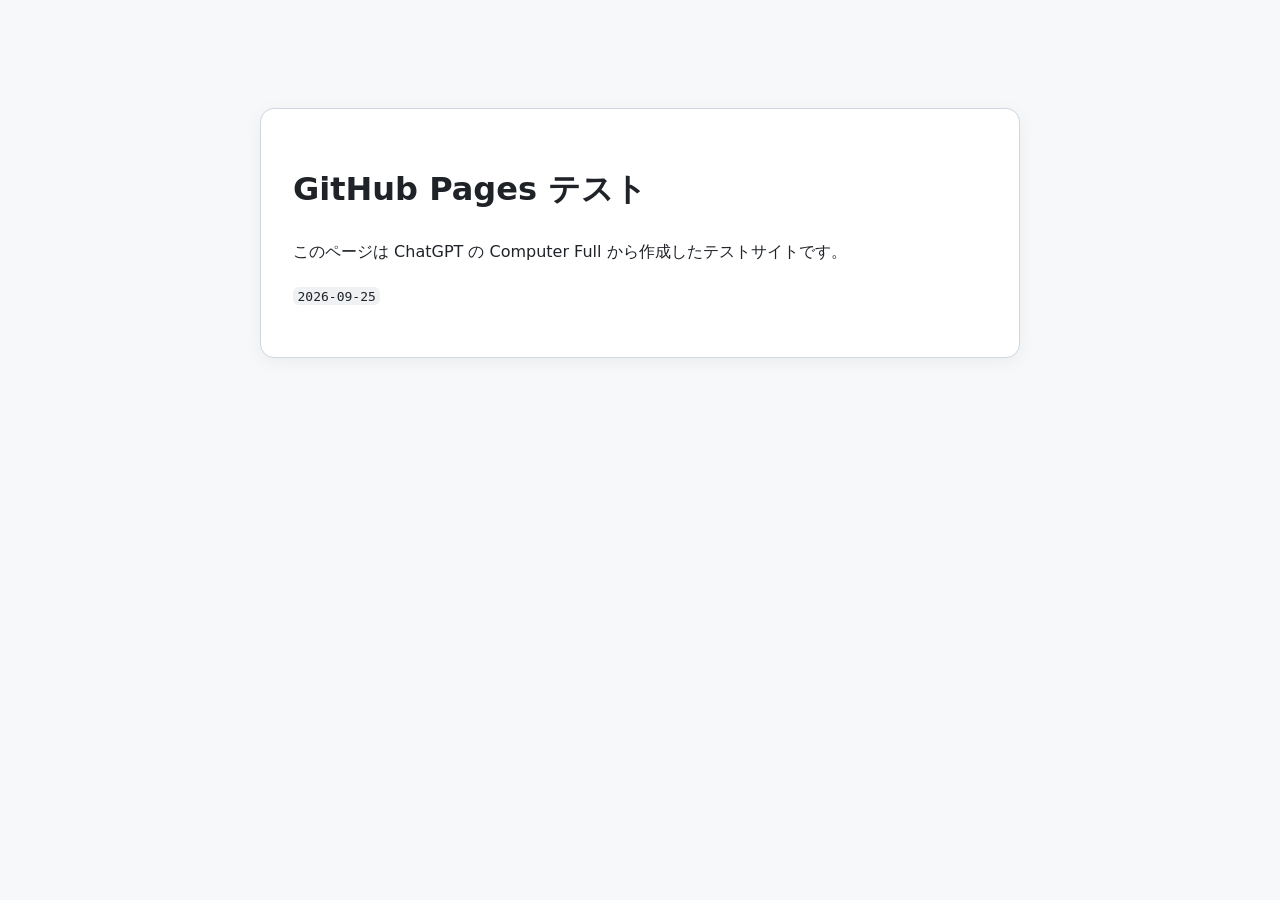
==== index.html @ c1d88ff5 "Initial GitHub Pages test site" ====
<!doctype html>
<html lang="ja">
<head>
  <meta charset="utf-8">
  <meta name="viewport" content="width=device-width,initial-scale=1">
  <title>GitHub Pages Test</title>
  <style>
    body{font-family:system-ui,-apple-system,sans-serif;max-width:760px;margin:12vh auto;padding:0 24px;line-height:1.7;background:#f6f8fa;color:#1f2328}
    main{background:#fff;border:1px solid #d0d7de;border-radius:14px;padding:32px;box-shadow:0 4px 18px #0000000d}
    code{background:#eff1f3;padding:.15em .35em;border-radius:6px}
  </style>
</head>
<body>
<main>
  <h1>GitHub Pages テスト</h1>
  <p>このページは ChatGPT の Computer Full から作成したテストサイトです。</p>
  <p><code>2026-09-25</code></p>
</main>
</body>
</html>
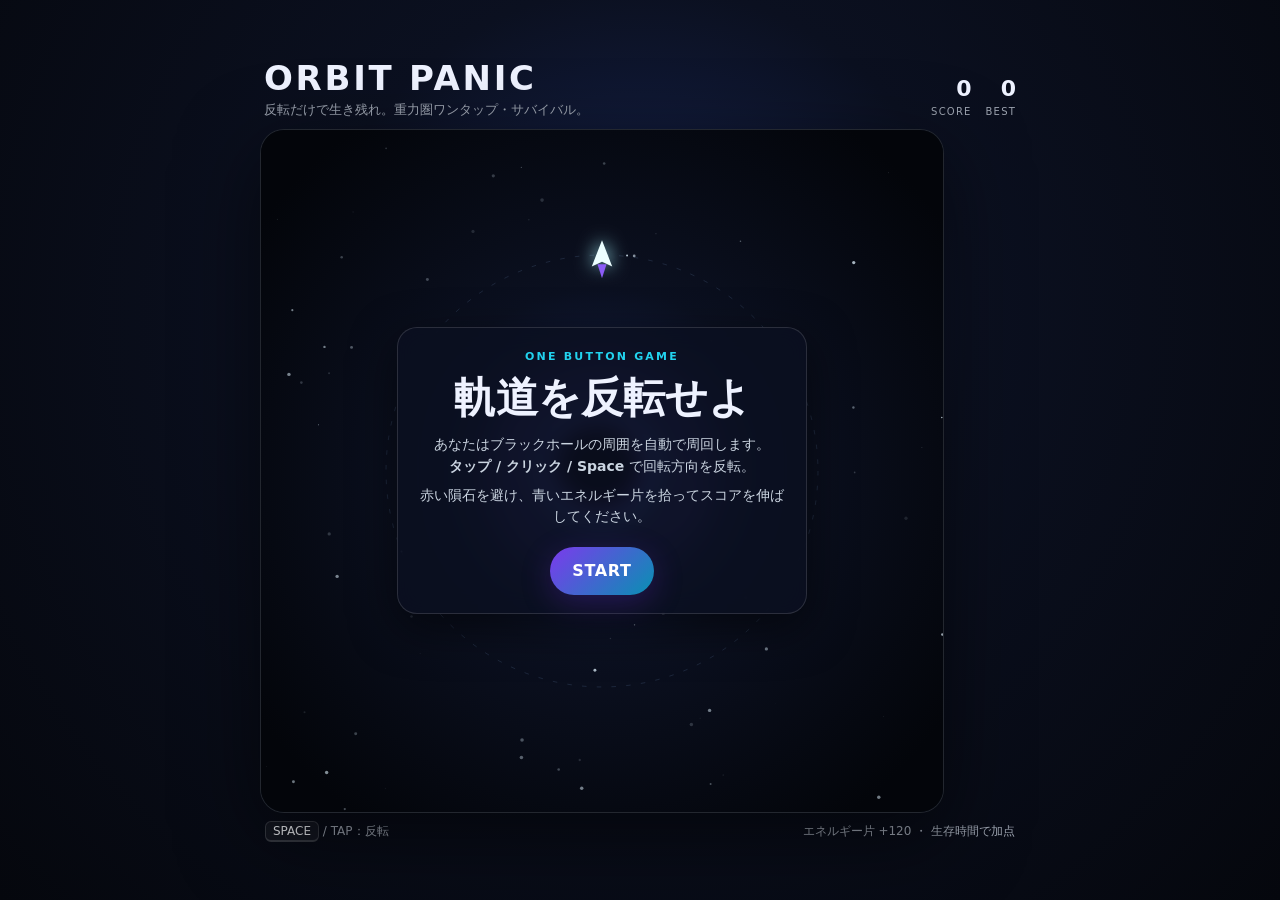
==== commit d697116f: "Turn Pages test into Orbit Panic game" ====
--- a/index.html
+++ b/index.html
@@ -1,20 +1,242 @@
 <!doctype html>
 <html lang="ja">
 <head>
-  <meta charset="utf-8">
-  <meta name="viewport" content="width=device-width,initial-scale=1">
-  <title>GitHub Pages Test</title>
-  <style>
-    body{font-family:system-ui,-apple-system,sans-serif;max-width:760px;margin:12vh auto;padding:0 24px;line-height:1.7;background:#f6f8fa;color:#1f2328}
-    main{background:#fff;border:1px solid #d0d7de;border-radius:14px;padding:32px;box-shadow:0 4px 18px #0000000d}
-    code{background:#eff1f3;padding:.15em .35em;border-radius:6px}
-  </style>
+<meta charset="utf-8">
+<meta name="viewport" content="width=device-width,initial-scale=1,viewport-fit=cover,user-scalable=no">
+<meta name="theme-color" content="#090d18">
+<title>Orbit Panic — 1ボタン軌道ゲーム</title>
+<style>
+  :root{color-scheme:dark;--bg:#090d18;--panel:#111827cc;--text:#eef2ff;--muted:#9ca3af;--accent:#8b5cf6;--cyan:#22d3ee;--danger:#fb7185}
+  *{box-sizing:border-box}
+  html,body{margin:0;min-height:100%;background:radial-gradient(circle at 50% 35%,#172554 0,#0b1020 38%,#05070d 100%);color:var(--text);font-family:Inter,ui-sans-serif,system-ui,-apple-system,BlinkMacSystemFont,"Segoe UI",sans-serif;overscroll-behavior:none}
+  body{min-height:100svh;display:grid;place-items:center;padding:max(14px,env(safe-area-inset-top)) 14px max(14px,env(safe-area-inset-bottom));touch-action:manipulation}
+  .wrap{width:min(760px,100%);display:grid;gap:10px}
+  .top{display:flex;align-items:end;justify-content:space-between;gap:14px;padding:0 4px}
+  h1{font-size:clamp(20px,5vw,34px);line-height:1;margin:0;letter-spacing:.08em;text-transform:uppercase}
+  .sub{margin:6px 0 0;color:var(--muted);font-size:13px}
+  .scorebox{display:flex;gap:14px;text-align:right;font-variant-numeric:tabular-nums}
+  .stat b{display:block;font-size:22px;line-height:1}.stat span{font-size:10px;color:var(--muted);letter-spacing:.12em}
+  .game{position:relative;aspect-ratio:1/1;max-height:76svh;border:1px solid #ffffff1d;border-radius:24px;overflow:hidden;background:#070b14;box-shadow:0 24px 80px #0008,inset 0 0 70px #3b82f611;isolation:isolate}
+  canvas{display:block;width:100%;height:100%}
+  .hud{position:absolute;inset:0;display:grid;place-items:center;pointer-events:none;padding:24px;text-align:center}
+  .card{pointer-events:auto;max-width:410px;padding:22px 22px 18px;border:1px solid #ffffff22;border-radius:20px;background:#0b1020d9;backdrop-filter:blur(12px);box-shadow:0 14px 45px #0008}
+  .card[hidden]{display:none}
+  .eyebrow{font-size:11px;letter-spacing:.2em;color:var(--cyan);font-weight:800}
+  .card h2{margin:7px 0 8px;font-size:clamp(25px,7vw,42px)}
+  .card p{margin:7px 0;color:#cbd5e1;line-height:1.55;font-size:14px}
+  button{margin-top:12px;min-height:48px;padding:0 22px;border:0;border-radius:999px;background:linear-gradient(135deg,#7c3aed,#0891b2);color:white;font:inherit;font-weight:800;letter-spacing:.04em;box-shadow:0 8px 30px #6d28d944;cursor:pointer}
+  button:active{transform:translateY(1px)}
+  .hint{display:flex;justify-content:space-between;gap:12px;color:var(--muted);font-size:12px;padding:0 5px}
+  .kbd{padding:2px 7px;border:1px solid #ffffff25;border-bottom-width:2px;border-radius:6px;background:#ffffff0b;color:#e5e7eb}
+  .flash{position:absolute;inset:0;background:white;opacity:0;pointer-events:none;mix-blend-mode:screen}
+  @media(max-width:520px){
+    .top{align-items:center}.sub{display:none}.scorebox{gap:10px}.stat b{font-size:18px}.game{border-radius:18px}
+    .hint{justify-content:center}.hint span:last-child{display:none}
+  }
+  @media(prefers-reduced-motion:reduce){button{transition:none}}
+</style>
 </head>
 <body>
-<main>
-  <h1>GitHub Pages テスト</h1>
-  <p>このページは ChatGPT の Computer Full から作成したテストサイトです。</p>
-  <p><code>2026-09-25</code></p>
-</main>
+<div class="wrap">
+  <div class="top">
+    <div><h1>Orbit Panic</h1><p class="sub">反転だけで生き残れ。重力圏ワンタップ・サバイバル。</p></div>
+    <div class="scorebox">
+      <div class="stat"><b id="score">0</b><span>SCORE</span></div>
+      <div class="stat"><b id="best">0</b><span>BEST</span></div>
+    </div>
+  </div>
+
+  <div class="game" id="game" tabindex="0" aria-label="Orbit Panic ゲーム画面。タップまたはSpaceで周回方向を反転します。">
+    <canvas id="c"></canvas>
+    <div class="flash" id="flash"></div>
+    <div class="hud">
+      <section class="card" id="startCard">
+        <div class="eyebrow">ONE BUTTON GAME</div>
+        <h2>軌道を反転せよ</h2>
+        <p>あなたはブラックホールの周囲を自動で周回します。<br><strong>タップ / クリック / Space</strong> で回転方向を反転。</p>
+        <p>赤い隕石を避け、青いエネルギー片を拾ってスコアを伸ばしてください。</p>
+        <button id="startBtn" type="button">START</button>
+      </section>
+      <section class="card" id="overCard" hidden>
+        <div class="eyebrow">SIGNAL LOST</div>
+        <h2 id="finalScore">0</h2>
+        <p id="resultText">重力圏に飲まれました。</p>
+        <button id="retryBtn" type="button">RETRY</button>
+      </section>
+    </div>
+  </div>
+
+  <div class="hint">
+    <span><span class="kbd">SPACE</span> / TAP：反転</span>
+    <span>エネルギー片 +120 ・ 生存時間で加点</span>
+  </div>
+</div>
+
+<script>
+(() => {
+  'use strict';
+  const root = document.getElementById('game');
+  const canvas = document.getElementById('c');
+  const ctx = canvas.getContext('2d');
+  const scoreEl = document.getElementById('score');
+  const bestEl = document.getElementById('best');
+  const startCard = document.getElementById('startCard');
+  const overCard = document.getElementById('overCard');
+  const finalScore = document.getElementById('finalScore');
+  const resultText = document.getElementById('resultText');
+  const flash = document.getElementById('flash');
+
+  let dpr=1,w=600,h=600,cx=300,cy=300,scale=1;
+  let running=false,last=0,t=0,score=0,best=0,dir=1,angle=-Math.PI/2;
+  let playerR=190,speed=1.32,spawnClock=0,orbClock=1.2,shake=0;
+  let obstacles=[],orbs=[],stars=[];
+  let raf=0,audioCtx=null;
+
+  try { best = Number(localStorage.getItem('orbit-panic-best')||0) || 0; } catch (_) {}
+  bestEl.textContent=best;
+
+  function resize(){
+    const r=canvas.getBoundingClientRect();
+    dpr=Math.min(window.devicePixelRatio||1,2);
+    canvas.width=Math.max(1,Math.round(r.width*dpr));
+    canvas.height=Math.max(1,Math.round(r.height*dpr));
+    w=r.width; h=r.height; cx=w/2; cy=h/2; scale=Math.min(w,h)/600;
+    ctx.setTransform(dpr,0,0,dpr,0,0);
+    makeStars();
+  }
+  function makeStars(){
+    const n=Math.max(50,Math.floor((w*h)/6500));
+    stars=Array.from({length:n},()=>({x:Math.random()*w,y:Math.random()*h,r:Math.random()*1.4+.2,a:Math.random()*.7+.2}));
+  }
+  function reset(){
+    running=true; last=performance.now(); t=0; score=0; dir=1; angle=-Math.PI/2; speed=1.32;
+    spawnClock=.4; orbClock=1.3; shake=0; obstacles=[]; orbs=[];
+    scoreEl.textContent='0'; startCard.hidden=true; overCard.hidden=true;
+    root.focus({preventScroll:true});
+    cancelAnimationFrame(raf); raf=requestAnimationFrame(loop);
+  }
+  function tone(freq,dur=.06,vol=.025,type='sine'){
+    try{
+      audioCtx ||= new (window.AudioContext||window.webkitAudioContext)();
+      const o=audioCtx.createOscillator(),g=audioCtx.createGain();
+      o.frequency.value=freq;o.type=type;g.gain.setValueAtTime(vol,audioCtx.currentTime);
+      g.gain.exponentialRampToValueAtTime(.0001,audioCtx.currentTime+dur);
+      o.connect(g);g.connect(audioCtx.destination);o.start();o.stop(audioCtx.currentTime+dur);
+    }catch(_){}
+  }
+  function flip(){
+    if(!running) return;
+    dir*=-1; shake=Math.max(shake,2.2); tone(280,.04,.018,'triangle');
+  }
+  function spawnObstacle(){
+    const a=Math.random()*Math.PI*2;
+    const width=(.19+Math.random()*.17);
+    const rr=playerR + (Math.random()<.45 ? (Math.random()*20-10) : (Math.random()<.5?-38:38));
+    obstacles.push({a,rr,width,life:5.3,spin:(Math.random()*.18+.04)*(Math.random()<.5?-1:1),size:18+Math.random()*13});
+  }
+  function spawnOrb(){
+    const a=Math.random()*Math.PI*2;
+    orbs.push({a,rr:playerR,life:5,pulse:Math.random()*6.28});
+  }
+  function angleDiff(a,b){
+    let d=(a-b)%(Math.PI*2); if(d>Math.PI)d-=Math.PI*2;if(d<-Math.PI)d+=Math.PI*2;return d;
+  }
+  function die(){
+    running=false; shake=11; tone(90,.35,.05,'sawtooth');
+    flash.animate([{opacity:.5},{opacity:0}],{duration:350,easing:'ease-out'});
+    const s=Math.floor(score);
+    if(s>best){best=s;bestEl.textContent=best;try{localStorage.setItem('orbit-panic-best',String(best));}catch(_){}}
+    finalScore.textContent=s.toLocaleString();
+    resultText.textContent=s<500?'重力圏はまだあなたを覚えていません。':s<1400?'かなり粘りました。もう一周いけそうです。':s<3000?'軌道制御がだいぶ人間離れしてきました。':'ブラックホール側が避けるべき存在です。';
+    setTimeout(()=>{overCard.hidden=false;},260);
+  }
+  function update(dt){
+    t+=dt; speed=Math.min(2.55,1.32+t*.018); angle+=dir*speed*dt;
+    score+=dt*(36+t*.18);
+    spawnClock-=dt; orbClock-=dt;
+    if(spawnClock<=0){spawnObstacle();spawnClock=Math.max(.38,.9-t*.007)*(0.82+Math.random()*.45);}
+    if(orbClock<=0){spawnOrb();orbClock=1.55+Math.random()*1.25;}
+    for(const o of obstacles){o.a+=o.spin*dt;o.life-=dt;}
+    for(const o of orbs){o.life-=dt;o.pulse+=dt*5;}
+    obstacles=obstacles.filter(o=>o.life>0);orbs=orbs.filter(o=>o.life>0);
+    const px=Math.cos(angle)*playerR,py=Math.sin(angle)*playerR;
+    for(const o of obstacles){
+      const ox=Math.cos(o.a)*o.rr,oy=Math.sin(o.a)*o.rr;
+      const dx=px-ox,dy=py-oy,hit=(o.size+11);
+      if(dx*dx+dy*dy<hit*hit){die();break;}
+    }
+    if(!running)return;
+    for(let i=orbs.length-1;i>=0;i--){
+      const o=orbs[i];const ox=Math.cos(o.a)*o.rr,oy=Math.sin(o.a)*o.rr;
+      const dx=px-ox,dy=py-oy;
+      if(dx*dx+dy*dy<28*28){orbs.splice(i,1);score+=120;shake=4;tone(720,.08,.028,'sine');}
+    }
+    scoreEl.textContent=Math.floor(score);
+    shake*=Math.pow(.02,dt);
+  }
+  function draw(){
+    ctx.clearRect(0,0,w,h);
+    ctx.save();
+    if(shake>.15)ctx.translate((Math.random()-.5)*shake,(Math.random()-.5)*shake);
+
+    const bg=ctx.createRadialGradient(cx,cy,10,cx,cy,Math.max(w,h)*.62);
+    bg.addColorStop(0,'#172554'); bg.addColorStop(.42,'#0b1020'); bg.addColorStop(1,'#03050a');
+    ctx.fillStyle=bg;ctx.fillRect(-20,-20,w+40,h+40);
+    for(const s of stars){ctx.globalAlpha=s.a*(.65+.35*Math.sin(t*.6+s.x));ctx.fillStyle='#e0f2fe';ctx.beginPath();ctx.arc(s.x,s.y,s.r*scale,0,7);ctx.fill();}
+    ctx.globalAlpha=1;
+
+    const R=playerR*scale;
+    ctx.save();ctx.translate(cx,cy);
+    ctx.strokeStyle='#93c5fd22';ctx.lineWidth=1;ctx.setLineDash([4*scale,9*scale]);ctx.beginPath();ctx.arc(0,0,R,0,7);ctx.stroke();ctx.setLineDash([]);
+
+    for(let i=4;i>=0;i--){
+      ctx.fillStyle=`rgba(139,92,246,${.018+i*.013})`;ctx.beginPath();ctx.arc(0,0,(68+i*11)*scale,0,7);ctx.fill();
+    }
+    const hole=ctx.createRadialGradient(-10*scale,-12*scale,4,0,0,62*scale);
+    hole.addColorStop(0,'#000');hole.addColorStop(.55,'#03030a');hole.addColorStop(.72,'#7c3aed');hole.addColorStop(.79,'#22d3ee');hole.addColorStop(.86,'#120b2d');hole.addColorStop(1,'transparent');
+    ctx.fillStyle=hole;ctx.beginPath();ctx.arc(0,0,78*scale,0,7);ctx.fill();
+    ctx.save();ctx.rotate(t*.16);ctx.strokeStyle='#c4b5fd55';ctx.lineWidth=2*scale;ctx.beginPath();ctx.ellipse(0,0,88*scale,32*scale,.4,0,7);ctx.stroke();ctx.restore();
+
+    for(const o of orbs){
+      const x=Math.cos(o.a)*o.rr*scale,y=Math.sin(o.a)*o.rr*scale;
+      const rr=(7+Math.sin(o.pulse)*2)*scale;
+      ctx.shadowColor='#22d3ee';ctx.shadowBlur=18*scale;ctx.fillStyle='#67e8f9';ctx.beginPath();ctx.arc(x,y,rr,0,7);ctx.fill();ctx.shadowBlur=0;
+    }
+    for(const o of obstacles){
+      const x=Math.cos(o.a)*o.rr*scale,y=Math.sin(o.a)*o.rr*scale,sz=o.size*scale;
+      ctx.save();ctx.translate(x,y);ctx.rotate(o.a*2.3+t*.2);
+      ctx.shadowColor='#fb7185';ctx.shadowBlur=10*scale;ctx.fillStyle='#881337';ctx.strokeStyle='#fda4af';ctx.lineWidth=1.5*scale;
+      ctx.beginPath();
+      for(let k=0;k<7;k++){const aa=k/7*Math.PI*2,rad=sz*(.72+((k*37)%10)/35);const xx=Math.cos(aa)*rad,yy=Math.sin(aa)*rad;k?ctx.lineTo(xx,yy):ctx.moveTo(xx,yy);}
+      ctx.closePath();ctx.fill();ctx.stroke();ctx.shadowBlur=0;ctx.restore();
+    }
+
+    const x=Math.cos(angle)*R,y=Math.sin(angle)*R;
+    ctx.save();ctx.translate(x,y);ctx.rotate(angle+(dir>0?Math.PI/2:-Math.PI/2));
+    ctx.shadowColor='#a5f3fc';ctx.shadowBlur=16*scale;ctx.fillStyle='#ecfeff';
+    ctx.beginPath();ctx.moveTo(0,-13*scale);ctx.lineTo(9*scale,10*scale);ctx.lineTo(0,6*scale);ctx.lineTo(-9*scale,10*scale);ctx.closePath();ctx.fill();
+    ctx.shadowBlur=0;ctx.fillStyle='#8b5cf6';ctx.beginPath();ctx.moveTo(-4*scale,8*scale);ctx.lineTo(0,18*scale*(1+Math.random()*.3));ctx.lineTo(4*scale,8*scale);ctx.fill();ctx.restore();
+
+    ctx.restore();ctx.restore();
+  }
+  function loop(now){
+    if(!running){draw();return;}
+    const dt=Math.min(.034,Math.max(0,(now-last)/1000));last=now;update(dt);draw();raf=requestAnimationFrame(loop);
+  }
+
+  document.getElementById('startBtn').addEventListener('click',e=>{e.stopPropagation();reset();});
+  document.getElementById('retryBtn').addEventListener('click',e=>{e.stopPropagation();reset();});
+  root.addEventListener('pointerdown',e=>{
+    if(e.target.closest('button'))return;
+    if(running){e.preventDefault();flip();}
+  });
+  root.addEventListener('keydown',e=>{
+    if(e.code==='Space' && running){e.preventDefault();flip();}
+    if((e.code==='Enter'||e.code==='Space')&&!running && (startCard.hidden===false || overCard.hidden===false)){e.preventDefault();reset();}
+  });
+  window.addEventListener('resize',resize,{passive:true});
+  resize();draw();
+})();
+</script>
 </body>
 </html>
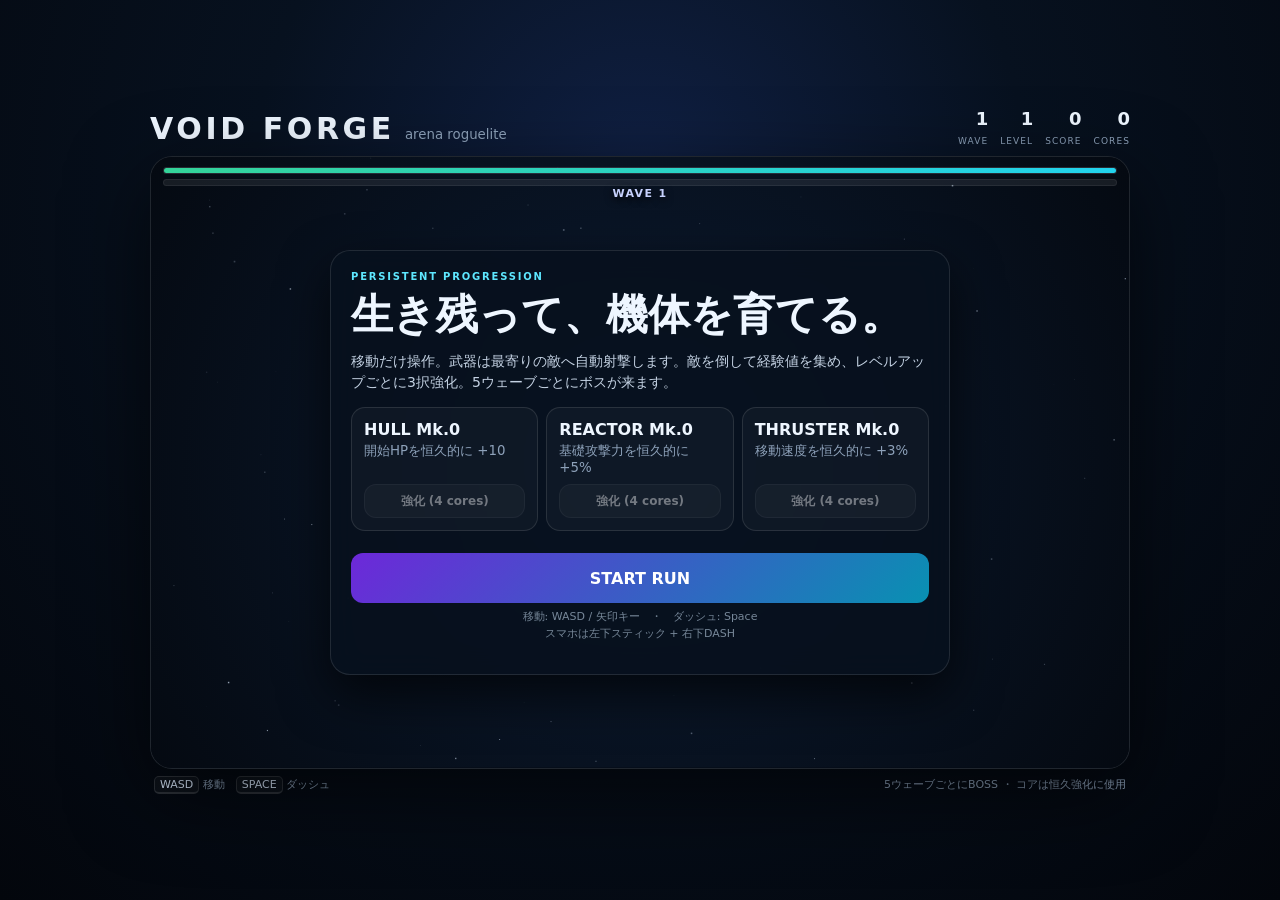
==== commit a4a8d4c6: "Add Void Forge arena roguelite" ====
--- a/index.html
+++ b/index.html
@@ -3,239 +3,190 @@
 <head>
 <meta charset="utf-8">
 <meta name="viewport" content="width=device-width,initial-scale=1,viewport-fit=cover,user-scalable=no">
-<meta name="theme-color" content="#090d18">
-<title>Orbit Panic — 1ボタン軌道ゲーム</title>
+<meta name="theme-color" content="#07111f">
+<title>VOID FORGE — Arena Roguelite</title>
 <style>
-  :root{color-scheme:dark;--bg:#090d18;--panel:#111827cc;--text:#eef2ff;--muted:#9ca3af;--accent:#8b5cf6;--cyan:#22d3ee;--danger:#fb7185}
-  *{box-sizing:border-box}
-  html,body{margin:0;min-height:100%;background:radial-gradient(circle at 50% 35%,#172554 0,#0b1020 38%,#05070d 100%);color:var(--text);font-family:Inter,ui-sans-serif,system-ui,-apple-system,BlinkMacSystemFont,"Segoe UI",sans-serif;overscroll-behavior:none}
-  body{min-height:100svh;display:grid;place-items:center;padding:max(14px,env(safe-area-inset-top)) 14px max(14px,env(safe-area-inset-bottom));touch-action:manipulation}
-  .wrap{width:min(760px,100%);display:grid;gap:10px}
-  .top{display:flex;align-items:end;justify-content:space-between;gap:14px;padding:0 4px}
-  h1{font-size:clamp(20px,5vw,34px);line-height:1;margin:0;letter-spacing:.08em;text-transform:uppercase}
-  .sub{margin:6px 0 0;color:var(--muted);font-size:13px}
-  .scorebox{display:flex;gap:14px;text-align:right;font-variant-numeric:tabular-nums}
-  .stat b{display:block;font-size:22px;line-height:1}.stat span{font-size:10px;color:var(--muted);letter-spacing:.12em}
-  .game{position:relative;aspect-ratio:1/1;max-height:76svh;border:1px solid #ffffff1d;border-radius:24px;overflow:hidden;background:#070b14;box-shadow:0 24px 80px #0008,inset 0 0 70px #3b82f611;isolation:isolate}
-  canvas{display:block;width:100%;height:100%}
-  .hud{position:absolute;inset:0;display:grid;place-items:center;pointer-events:none;padding:24px;text-align:center}
-  .card{pointer-events:auto;max-width:410px;padding:22px 22px 18px;border:1px solid #ffffff22;border-radius:20px;background:#0b1020d9;backdrop-filter:blur(12px);box-shadow:0 14px 45px #0008}
-  .card[hidden]{display:none}
-  .eyebrow{font-size:11px;letter-spacing:.2em;color:var(--cyan);font-weight:800}
-  .card h2{margin:7px 0 8px;font-size:clamp(25px,7vw,42px)}
-  .card p{margin:7px 0;color:#cbd5e1;line-height:1.55;font-size:14px}
-  button{margin-top:12px;min-height:48px;padding:0 22px;border:0;border-radius:999px;background:linear-gradient(135deg,#7c3aed,#0891b2);color:white;font:inherit;font-weight:800;letter-spacing:.04em;box-shadow:0 8px 30px #6d28d944;cursor:pointer}
-  button:active{transform:translateY(1px)}
-  .hint{display:flex;justify-content:space-between;gap:12px;color:var(--muted);font-size:12px;padding:0 5px}
-  .kbd{padding:2px 7px;border:1px solid #ffffff25;border-bottom-width:2px;border-radius:6px;background:#ffffff0b;color:#e5e7eb}
-  .flash{position:absolute;inset:0;background:white;opacity:0;pointer-events:none;mix-blend-mode:screen}
-  @media(max-width:520px){
-    .top{align-items:center}.sub{display:none}.scorebox{gap:10px}.stat b{font-size:18px}.game{border-radius:18px}
-    .hint{justify-content:center}.hint span:last-child{display:none}
-  }
-  @media(prefers-reduced-motion:reduce){button{transition:none}}
+:root{color-scheme:dark;--bg:#050912;--panel:#0b1424e8;--line:#ffffff1c;--text:#eef6ff;--muted:#8ea2ba;--cyan:#5ee7ff;--violet:#a78bfa;--red:#fb7185;--gold:#fbbf24;--green:#6ee7b7}
+*{box-sizing:border-box}
+html,body{margin:0;min-height:100%;background:radial-gradient(circle at 50% 20%,#102044,#07111f 40%,#03060c);font-family:Inter,ui-sans-serif,system-ui,-apple-system,"Segoe UI",sans-serif;color:var(--text);overscroll-behavior:none}
+body{min-height:100svh;display:grid;place-items:center;padding:max(10px,env(safe-area-inset-top)) 10px max(10px,env(safe-area-inset-bottom));touch-action:none}
+.shell{width:min(980px,100%);display:grid;gap:8px}
+.top{display:grid;grid-template-columns:1fr auto;gap:10px;align-items:center}
+.brand{display:flex;align-items:baseline;gap:10px}.brand h1{font-size:clamp(18px,4vw,30px);margin:0;letter-spacing:.12em}.brand small{color:var(--muted)}
+.stats{display:flex;gap:12px;font-variant-numeric:tabular-nums}.stat{text-align:right}.stat b{display:block;font-size:18px}.stat span{font-size:9px;color:var(--muted);letter-spacing:.12em}
+.arena{position:relative;aspect-ratio:16/10;max-height:78svh;min-height:300px;border:1px solid var(--line);border-radius:22px;overflow:hidden;background:#050b14;box-shadow:0 25px 80px #0009;isolation:isolate}
+canvas{display:block;width:100%;height:100%}
+.overlay{position:absolute;inset:0;display:grid;place-items:center;padding:18px;pointer-events:none}
+.panel{pointer-events:auto;width:min(620px,100%);border:1px solid var(--line);border-radius:20px;background:#08111edc;backdrop-filter:blur(14px);padding:20px;box-shadow:0 20px 50px #000a}
+.panel[hidden]{display:none}.eyebrow{font-size:10px;font-weight:900;letter-spacing:.18em;color:var(--cyan)}.panel h2{margin:5px 0 8px;font-size:clamp(24px,6vw,42px)}.panel p{margin:6px 0 12px;color:#c4d2e3;line-height:1.5;font-size:14px}
+button{font:inherit;color:white;border:0;border-radius:12px;min-height:44px;padding:0 16px;font-weight:800;cursor:pointer;background:linear-gradient(135deg,#6d28d9,#0891b2)}
+button:disabled{opacity:.42;cursor:not-allowed}.primary{width:100%;min-height:50px;margin-top:8px}.tiny{min-height:34px;padding:0 10px;font-size:12px}
+.meta{display:grid;grid-template-columns:repeat(3,1fr);gap:8px;margin:14px 0}.metaCard{border:1px solid var(--line);background:#ffffff08;border-radius:14px;padding:12px}.metaCard b{display:block;margin-bottom:3px}.metaCard small{display:block;color:var(--muted);min-height:34px}.metaCard button{width:100%;margin-top:8px;background:#ffffff12;border:1px solid var(--line)}
+.upgrades{display:grid;grid-template-columns:repeat(3,1fr);gap:10px}.upgrade{min-height:150px;text-align:left;padding:14px;background:#0c1728;border:1px solid #ffffff20}.upgrade strong{display:block;font-size:17px;color:#fff}.upgrade em{display:block;margin:5px 0 8px;color:var(--cyan);font-style:normal;font-size:11px}.upgrade span{display:block;color:#b7c5d6;font-size:13px;line-height:1.45}
+.bars{position:absolute;left:12px;right:12px;top:10px;display:grid;gap:5px;pointer-events:none}.bar{height:7px;border-radius:99px;background:#ffffff13;overflow:hidden;border:1px solid #ffffff10}.bar i{display:block;height:100%;width:100%;background:linear-gradient(90deg,#34d399,#22d3ee)}.bar.xp i{background:linear-gradient(90deg,#8b5cf6,#60a5fa);width:0}
+.wave{position:absolute;top:30px;left:50%;transform:translateX(-50%);font-weight:900;letter-spacing:.12em;font-size:11px;color:#c7d2fe;text-shadow:0 2px 8px #000}
+.toast{position:absolute;bottom:12px;left:50%;transform:translateX(-50%);padding:7px 12px;border-radius:999px;background:#07111fd9;border:1px solid var(--line);font-size:12px;color:#dbeafe;opacity:0;transition:opacity .2s;pointer-events:none}
+.touch{position:absolute;inset:0;pointer-events:none}.stick{position:absolute;width:116px;height:116px;border-radius:50%;border:1px solid #ffffff21;background:#ffffff08;left:18px;bottom:18px;display:none}.nub{position:absolute;width:48px;height:48px;border-radius:50%;background:#ffffff22;border:1px solid #ffffff30;left:34px;top:34px}.dash{position:absolute;right:20px;bottom:24px;width:74px;height:74px;border-radius:50%;display:none;place-items:center;border:1px solid #ffffff24;background:#7c3aed33;font-weight:900;font-size:12px}
+.help{display:flex;justify-content:space-between;gap:12px;padding:0 4px;color:var(--muted);font-size:11px}.kbd{border:1px solid #ffffff22;border-bottom-width:2px;border-radius:5px;padding:1px 5px;color:#dbeafe;background:#ffffff09}
+@media(max-width:700px){.arena{aspect-ratio:10/13;max-height:78svh}.brand small{display:none}.upgrades{grid-template-columns:1fr}.upgrade{min-height:105px}.meta{grid-template-columns:1fr}.stick,.dash{display:grid}.help{justify-content:center}.help span:last-child{display:none}.panel{max-height:90%;overflow:auto}}
 </style>
 </head>
 <body>
-<div class="wrap">
+<div class="shell">
   <div class="top">
-    <div><h1>Orbit Panic</h1><p class="sub">反転だけで生き残れ。重力圏ワンタップ・サバイバル。</p></div>
-    <div class="scorebox">
-      <div class="stat"><b id="score">0</b><span>SCORE</span></div>
-      <div class="stat"><b id="best">0</b><span>BEST</span></div>
+    <div class="brand"><h1>VOID FORGE</h1><small>arena roguelite</small></div>
+    <div class="stats">
+      <div class="stat"><b id="waveN">1</b><span>WAVE</span></div>
+      <div class="stat"><b id="levelN">1</b><span>LEVEL</span></div>
+      <div class="stat"><b id="scoreN">0</b><span>SCORE</span></div>
+      <div class="stat"><b id="coresN">0</b><span>CORES</span></div>
     </div>
   </div>
-
-  <div class="game" id="game" tabindex="0" aria-label="Orbit Panic ゲーム画面。タップまたはSpaceで周回方向を反転します。">
-    <canvas id="c"></canvas>
-    <div class="flash" id="flash"></div>
-    <div class="hud">
-      <section class="card" id="startCard">
-        <div class="eyebrow">ONE BUTTON GAME</div>
-        <h2>軌道を反転せよ</h2>
-        <p>あなたはブラックホールの周囲を自動で周回します。<br><strong>タップ / クリック / Space</strong> で回転方向を反転。</p>
-        <p>赤い隕石を避け、青いエネルギー片を拾ってスコアを伸ばしてください。</p>
-        <button id="startBtn" type="button">START</button>
+  <div class="arena" id="arena" tabindex="0">
+    <canvas id="game"></canvas>
+    <div class="bars"><div class="bar"><i id="hpBar"></i></div><div class="bar xp"><i id="xpBar"></i></div></div>
+    <div class="wave" id="waveText">WAVE 1</div>
+    <div class="toast" id="toast"></div>
+    <div class="touch">
+      <div class="stick" id="stick"><div class="nub" id="nub"></div></div>
+      <div class="dash" id="dash">DASH</div>
+    </div>
+    <div class="overlay">
+      <section class="panel" id="menu">
+        <div class="eyebrow">PERSISTENT PROGRESSION</div>
+        <h2>生き残って、機体を育てる。</h2>
+        <p>移動だけ操作。武器は最寄りの敵へ自動射撃します。敵を倒して経験値を集め、レベルアップごとに3択強化。5ウェーブごとにボスが来ます。</p>
+        <div class="meta">
+          <div class="metaCard"><b>HULL Mk.<span id="hullLv">0</span></b><small>開始HPを恒久的に +10</small><button class="tiny metaBuy" data-k="hull">強化 <span id="hullCost"></span></button></div>
+          <div class="metaCard"><b>REACTOR Mk.<span id="reactorLv">0</span></b><small>基礎攻撃力を恒久的に +5%</small><button class="tiny metaBuy" data-k="reactor">強化 <span id="reactorCost"></span></button></div>
+          <div class="metaCard"><b>THRUSTER Mk.<span id="thrusterLv">0</span></b><small>移動速度を恒久的に +3%</small><button class="tiny metaBuy" data-k="thruster">強化 <span id="thrusterCost"></span></button></div>
+        </div>
+        <button class="primary" id="start">START RUN</button>
+        <p style="text-align:center;font-size:11px;color:#789">移動: WASD / 矢印キー　・　ダッシュ: Space<br>スマホは左下スティック + 右下DASH</p>
       </section>
-      <section class="card" id="overCard" hidden>
-        <div class="eyebrow">SIGNAL LOST</div>
-        <h2 id="finalScore">0</h2>
-        <p id="resultText">重力圏に飲まれました。</p>
-        <button id="retryBtn" type="button">RETRY</button>
+      <section class="panel" id="levelup" hidden>
+        <div class="eyebrow">LEVEL UP</div><h2>強化を1つ選択</h2>
+        <div class="upgrades" id="upgradeList"></div>
+      </section>
+      <section class="panel" id="gameover" hidden>
+        <div class="eyebrow">RUN TERMINATED</div><h2 id="resultTitle">GAME OVER</h2>
+        <p id="result"></p>
+        <button class="primary" id="again">格納庫へ戻る</button>
       </section>
     </div>
   </div>
-
-  <div class="hint">
-    <span><span class="kbd">SPACE</span> / TAP：反転</span>
-    <span>エネルギー片 +120 ・ 生存時間で加点</span>
-  </div>
+  <div class="help"><span><span class="kbd">WASD</span> 移動　<span class="kbd">SPACE</span> ダッシュ</span><span>5ウェーブごとにBOSS ・ コアは恒久強化に使用</span></div>
 </div>
-
 <script>
-(() => {
-  'use strict';
-  const root = document.getElementById('game');
-  const canvas = document.getElementById('c');
-  const ctx = canvas.getContext('2d');
-  const scoreEl = document.getElementById('score');
-  const bestEl = document.getElementById('best');
-  const startCard = document.getElementById('startCard');
-  const overCard = document.getElementById('overCard');
-  const finalScore = document.getElementById('finalScore');
-  const resultText = document.getElementById('resultText');
-  const flash = document.getElementById('flash');
-
-  let dpr=1,w=600,h=600,cx=300,cy=300,scale=1;
-  let running=false,last=0,t=0,score=0,best=0,dir=1,angle=-Math.PI/2;
-  let playerR=190,speed=1.32,spawnClock=0,orbClock=1.2,shake=0;
-  let obstacles=[],orbs=[],stars=[];
-  let raf=0,audioCtx=null;
-
-  try { best = Number(localStorage.getItem('orbit-panic-best')||0) || 0; } catch (_) {}
-  bestEl.textContent=best;
-
-  function resize(){
-    const r=canvas.getBoundingClientRect();
-    dpr=Math.min(window.devicePixelRatio||1,2);
-    canvas.width=Math.max(1,Math.round(r.width*dpr));
-    canvas.height=Math.max(1,Math.round(r.height*dpr));
-    w=r.width; h=r.height; cx=w/2; cy=h/2; scale=Math.min(w,h)/600;
-    ctx.setTransform(dpr,0,0,dpr,0,0);
-    makeStars();
-  }
-  function makeStars(){
-    const n=Math.max(50,Math.floor((w*h)/6500));
-    stars=Array.from({length:n},()=>({x:Math.random()*w,y:Math.random()*h,r:Math.random()*1.4+.2,a:Math.random()*.7+.2}));
-  }
-  function reset(){
-    running=true; last=performance.now(); t=0; score=0; dir=1; angle=-Math.PI/2; speed=1.32;
-    spawnClock=.4; orbClock=1.3; shake=0; obstacles=[]; orbs=[];
-    scoreEl.textContent='0'; startCard.hidden=true; overCard.hidden=true;
-    root.focus({preventScroll:true});
-    cancelAnimationFrame(raf); raf=requestAnimationFrame(loop);
-  }
-  function tone(freq,dur=.06,vol=.025,type='sine'){
-    try{
-      audioCtx ||= new (window.AudioContext||window.webkitAudioContext)();
-      const o=audioCtx.createOscillator(),g=audioCtx.createGain();
-      o.frequency.value=freq;o.type=type;g.gain.setValueAtTime(vol,audioCtx.currentTime);
-      g.gain.exponentialRampToValueAtTime(.0001,audioCtx.currentTime+dur);
-      o.connect(g);g.connect(audioCtx.destination);o.start();o.stop(audioCtx.currentTime+dur);
-    }catch(_){}
-  }
-  function flip(){
-    if(!running) return;
-    dir*=-1; shake=Math.max(shake,2.2); tone(280,.04,.018,'triangle');
-  }
-  function spawnObstacle(){
-    const a=Math.random()*Math.PI*2;
-    const width=(.19+Math.random()*.17);
-    const rr=playerR + (Math.random()<.45 ? (Math.random()*20-10) : (Math.random()<.5?-38:38));
-    obstacles.push({a,rr,width,life:5.3,spin:(Math.random()*.18+.04)*(Math.random()<.5?-1:1),size:18+Math.random()*13});
-  }
-  function spawnOrb(){
-    const a=Math.random()*Math.PI*2;
-    orbs.push({a,rr:playerR,life:5,pulse:Math.random()*6.28});
-  }
-  function angleDiff(a,b){
-    let d=(a-b)%(Math.PI*2); if(d>Math.PI)d-=Math.PI*2;if(d<-Math.PI)d+=Math.PI*2;return d;
-  }
-  function die(){
-    running=false; shake=11; tone(90,.35,.05,'sawtooth');
-    flash.animate([{opacity:.5},{opacity:0}],{duration:350,easing:'ease-out'});
-    const s=Math.floor(score);
-    if(s>best){best=s;bestEl.textContent=best;try{localStorage.setItem('orbit-panic-best',String(best));}catch(_){}}
-    finalScore.textContent=s.toLocaleString();
-    resultText.textContent=s<500?'重力圏はまだあなたを覚えていません。':s<1400?'かなり粘りました。もう一周いけそうです。':s<3000?'軌道制御がだいぶ人間離れしてきました。':'ブラックホール側が避けるべき存在です。';
-    setTimeout(()=>{overCard.hidden=false;},260);
-  }
-  function update(dt){
-    t+=dt; speed=Math.min(2.55,1.32+t*.018); angle+=dir*speed*dt;
-    score+=dt*(36+t*.18);
-    spawnClock-=dt; orbClock-=dt;
-    if(spawnClock<=0){spawnObstacle();spawnClock=Math.max(.38,.9-t*.007)*(0.82+Math.random()*.45);}
-    if(orbClock<=0){spawnOrb();orbClock=1.55+Math.random()*1.25;}
-    for(const o of obstacles){o.a+=o.spin*dt;o.life-=dt;}
-    for(const o of orbs){o.life-=dt;o.pulse+=dt*5;}
-    obstacles=obstacles.filter(o=>o.life>0);orbs=orbs.filter(o=>o.life>0);
-    const px=Math.cos(angle)*playerR,py=Math.sin(angle)*playerR;
-    for(const o of obstacles){
-      const ox=Math.cos(o.a)*o.rr,oy=Math.sin(o.a)*o.rr;
-      const dx=px-ox,dy=py-oy,hit=(o.size+11);
-      if(dx*dx+dy*dy<hit*hit){die();break;}
-    }
-    if(!running)return;
-    for(let i=orbs.length-1;i>=0;i--){
-      const o=orbs[i];const ox=Math.cos(o.a)*o.rr,oy=Math.sin(o.a)*o.rr;
-      const dx=px-ox,dy=py-oy;
-      if(dx*dx+dy*dy<28*28){orbs.splice(i,1);score+=120;shake=4;tone(720,.08,.028,'sine');}
-    }
-    scoreEl.textContent=Math.floor(score);
-    shake*=Math.pow(.02,dt);
-  }
-  function draw(){
-    ctx.clearRect(0,0,w,h);
-    ctx.save();
-    if(shake>.15)ctx.translate((Math.random()-.5)*shake,(Math.random()-.5)*shake);
-
-    const bg=ctx.createRadialGradient(cx,cy,10,cx,cy,Math.max(w,h)*.62);
-    bg.addColorStop(0,'#172554'); bg.addColorStop(.42,'#0b1020'); bg.addColorStop(1,'#03050a');
-    ctx.fillStyle=bg;ctx.fillRect(-20,-20,w+40,h+40);
-    for(const s of stars){ctx.globalAlpha=s.a*(.65+.35*Math.sin(t*.6+s.x));ctx.fillStyle='#e0f2fe';ctx.beginPath();ctx.arc(s.x,s.y,s.r*scale,0,7);ctx.fill();}
-    ctx.globalAlpha=1;
-
-    const R=playerR*scale;
-    ctx.save();ctx.translate(cx,cy);
-    ctx.strokeStyle='#93c5fd22';ctx.lineWidth=1;ctx.setLineDash([4*scale,9*scale]);ctx.beginPath();ctx.arc(0,0,R,0,7);ctx.stroke();ctx.setLineDash([]);
-
-    for(let i=4;i>=0;i--){
-      ctx.fillStyle=`rgba(139,92,246,${.018+i*.013})`;ctx.beginPath();ctx.arc(0,0,(68+i*11)*scale,0,7);ctx.fill();
-    }
-    const hole=ctx.createRadialGradient(-10*scale,-12*scale,4,0,0,62*scale);
-    hole.addColorStop(0,'#000');hole.addColorStop(.55,'#03030a');hole.addColorStop(.72,'#7c3aed');hole.addColorStop(.79,'#22d3ee');hole.addColorStop(.86,'#120b2d');hole.addColorStop(1,'transparent');
-    ctx.fillStyle=hole;ctx.beginPath();ctx.arc(0,0,78*scale,0,7);ctx.fill();
-    ctx.save();ctx.rotate(t*.16);ctx.strokeStyle='#c4b5fd55';ctx.lineWidth=2*scale;ctx.beginPath();ctx.ellipse(0,0,88*scale,32*scale,.4,0,7);ctx.stroke();ctx.restore();
-
-    for(const o of orbs){
-      const x=Math.cos(o.a)*o.rr*scale,y=Math.sin(o.a)*o.rr*scale;
-      const rr=(7+Math.sin(o.pulse)*2)*scale;
-      ctx.shadowColor='#22d3ee';ctx.shadowBlur=18*scale;ctx.fillStyle='#67e8f9';ctx.beginPath();ctx.arc(x,y,rr,0,7);ctx.fill();ctx.shadowBlur=0;
-    }
-    for(const o of obstacles){
-      const x=Math.cos(o.a)*o.rr*scale,y=Math.sin(o.a)*o.rr*scale,sz=o.size*scale;
-      ctx.save();ctx.translate(x,y);ctx.rotate(o.a*2.3+t*.2);
-      ctx.shadowColor='#fb7185';ctx.shadowBlur=10*scale;ctx.fillStyle='#881337';ctx.strokeStyle='#fda4af';ctx.lineWidth=1.5*scale;
-      ctx.beginPath();
-      for(let k=0;k<7;k++){const aa=k/7*Math.PI*2,rad=sz*(.72+((k*37)%10)/35);const xx=Math.cos(aa)*rad,yy=Math.sin(aa)*rad;k?ctx.lineTo(xx,yy):ctx.moveTo(xx,yy);}
-      ctx.closePath();ctx.fill();ctx.stroke();ctx.shadowBlur=0;ctx.restore();
-    }
-
-    const x=Math.cos(angle)*R,y=Math.sin(angle)*R;
-    ctx.save();ctx.translate(x,y);ctx.rotate(angle+(dir>0?Math.PI/2:-Math.PI/2));
-    ctx.shadowColor='#a5f3fc';ctx.shadowBlur=16*scale;ctx.fillStyle='#ecfeff';
-    ctx.beginPath();ctx.moveTo(0,-13*scale);ctx.lineTo(9*scale,10*scale);ctx.lineTo(0,6*scale);ctx.lineTo(-9*scale,10*scale);ctx.closePath();ctx.fill();
-    ctx.shadowBlur=0;ctx.fillStyle='#8b5cf6';ctx.beginPath();ctx.moveTo(-4*scale,8*scale);ctx.lineTo(0,18*scale*(1+Math.random()*.3));ctx.lineTo(4*scale,8*scale);ctx.fill();ctx.restore();
-
-    ctx.restore();ctx.restore();
-  }
-  function loop(now){
-    if(!running){draw();return;}
-    const dt=Math.min(.034,Math.max(0,(now-last)/1000));last=now;update(dt);draw();raf=requestAnimationFrame(loop);
-  }
-
-  document.getElementById('startBtn').addEventListener('click',e=>{e.stopPropagation();reset();});
-  document.getElementById('retryBtn').addEventListener('click',e=>{e.stopPropagation();reset();});
-  root.addEventListener('pointerdown',e=>{
-    if(e.target.closest('button'))return;
-    if(running){e.preventDefault();flip();}
-  });
-  root.addEventListener('keydown',e=>{
-    if(e.code==='Space' && running){e.preventDefault();flip();}
-    if((e.code==='Enter'||e.code==='Space')&&!running && (startCard.hidden===false || overCard.hidden===false)){e.preventDefault();reset();}
-  });
-  window.addEventListener('resize',resize,{passive:true});
-  resize();draw();
+(()=>{
+'use strict';
+const cv=document.getElementById('game'),ctx=cv.getContext('2d'),arena=document.getElementById('arena');
+const $=id=>document.getElementById(id);
+let W=800,H=500,DPR=1,run=false,paused=false,last=0,time=0,wave=1,score=0,level=1,xp=0,nextXp=24,spawn=0,waveClock=0;
+let player,enemies=[],bullets=[],gems=[],particles=[],stars=[],keys={},touchVec={x:0,y:0},dashCooldown=0,toastTimer=0;
+const saveKey='void-forge-save-v1';
+let save={cores:0,bestWave:0,bestScore:0,hull:0,reactor:0,thruster:0};
+try{Object.assign(save,JSON.parse(localStorage.getItem(saveKey)||'{}'))}catch(_){}
+function persist(){try{localStorage.setItem(saveKey,JSON.stringify(save))}catch(_){}}
+const UPG=[
+ {n:'Overcharge',tag:'DAMAGE',d:'攻撃力 +22%',apply:()=>player.damage*=1.22},
+ {n:'Rapid Cycle',tag:'FIRE RATE',d:'連射速度 +18%',apply:()=>player.fireRate*=1.18},
+ {n:'Twin Shot',tag:'MULTISHOT',d:'同時発射数 +1（最大5）',apply:()=>player.shots=Math.min(5,player.shots+1)},
+ {n:'Rail Core',tag:'PIERCE',d:'弾の貫通数 +1',apply:()=>player.pierce++},
+ {n:'Nanoforge',tag:'REGEN',d:'毎秒HP回復 +0.7',apply:()=>player.regen+=.7},
+ {n:'Vector Drive',tag:'SPEED',d:'移動速度 +12%',apply:()=>player.speed*=1.12},
+ {n:'Expanded Hull',tag:'MAX HP',d:'最大HP +25、即時25回復',apply:()=>{player.maxHp+=25;player.hp=Math.min(player.maxHp,player.hp+25)}},
+ {n:'Magnet Array',tag:'PICKUP',d:'経験値吸引距離 +35%',apply:()=>player.magnet*=1.35},
+ {n:'Critical Logic',tag:'CRIT',d:'クリティカル率 +8%',apply:()=>player.crit=Math.min(.55,player.crit+.08)},
+ {n:'Phase Dash',tag:'DASH',d:'ダッシュ再使用 -18%',apply:()=>player.dashCd=Math.max(.7,player.dashCd*.82)},
+ {n:'Drone Node',tag:'DRONE',d:'周回ドローン +1（接触ダメージ）',apply:()=>player.drones=Math.min(6,player.drones+1)},
+ {n:'Heavy Rounds',tag:'SIZE',d:'弾サイズ +35%、攻撃力 +8%',apply:()=>{player.bulletR*=1.35;player.damage*=1.08}}
+];
+function metaCost(k){return 4+save[k]*3+Math.floor(save[k]*save[k]*.6)}
+function refreshMeta(){
+ $('coresN').textContent=save.cores;$('hullLv').textContent=save.hull;$('reactorLv').textContent=save.reactor;$('thrusterLv').textContent=save.thruster;
+ for(const k of ['hull','reactor','thruster']){$(k+'Cost').textContent='('+metaCost(k)+' cores)';const b=document.querySelector('[data-k="'+k+'"]');b.disabled=save.cores<metaCost(k)}
+}
+function resize(){const r=cv.getBoundingClientRect();DPR=Math.min(devicePixelRatio||1,2);W=r.width;H=r.height;cv.width=Math.round(W*DPR);cv.height=Math.round(H*DPR);ctx.setTransform(DPR,0,0,DPR,0,0);stars=Array.from({length:Math.floor(W*H/7000)},()=>({x:Math.random()*W,y:Math.random()*H,s:Math.random()*1.4+.3,a:Math.random()*.55+.2}))}
+function reset(){
+ wave=1;score=0;level=1;xp=0;nextXp=24;time=0;spawn=.5;waveClock=0;enemies=[];bullets=[];gems=[];particles=[];dashCooldown=0;
+ player={x:W/2,y:H/2,r:12,hp:100+save.hull*10,maxHp:100+save.hull*10,speed:190*(1+save.thruster*.03),damage:18*(1+save.reactor*.05),fireRate:2.2,fireT:0,shots:1,pierce:0,regen:0,magnet:95,crit:.05,dashCd:2.4,drones:0,bulletR:3.4,inv:0};
+ run=true;paused=false;$('menu').hidden=true;$('gameover').hidden=true;$('levelup').hidden=true;arena.focus({preventScroll:true});last=performance.now();requestAnimationFrame(loop)
+}
+function enemyType(){
+ const r=Math.random(), boss=wave%5===0 && !enemies.some(e=>e.boss) && waveClock<2;
+ if(boss)return {boss:true,r:34,hp:500+wave*140,speed:45+wave*1.5,dmg:22,color:'#f59e0b',xp:45};
+ if(r<Math.min(.18,.04+wave*.008))return {r:18,hp:70+wave*11,speed:58+wave*2,dmg:16,color:'#c084fc',xp:8};
+ if(r<.42)return {r:9,hp:18+wave*4,speed:105+wave*3,dmg:8,color:'#fb7185',xp:3};
+ return {r:13,hp:34+wave*6,speed:78+wave*2.5,dmg:11,color:'#60a5fa',xp:5}
+}
+function spawnEnemy(){
+ const e=enemyType(),side=Math.floor(Math.random()*4),pad=28;
+ if(side===0){e.x=Math.random()*W;e.y=-pad}else if(side===1){e.x=W+pad;e.y=Math.random()*H}else if(side===2){e.x=Math.random()*W;e.y=H+pad}else{e.x=-pad;e.y=Math.random()*H}
+ e.maxHp=e.hp;e.hit=0;enemies.push(e)
+}
+function nearest(){let best=null,bd=1e9;for(const e of enemies){const dx=e.x-player.x,dy=e.y-player.y,d=dx*dx+dy*dy;if(d<bd){bd=d;best=e}}return best}
+function fire(){
+ const t=nearest();if(!t)return;const base=Math.atan2(t.y-player.y,t.x-player.x),spread=.13;
+ for(let i=0;i<player.shots;i++){const a=base+(i-(player.shots-1)/2)*spread;bullets.push({x:player.x,y:player.y,vx:Math.cos(a)*460,vy:Math.sin(a)*460,r:player.bulletR,dmg:player.damage,pierce:player.pierce,life:1.5})}
+}
+function dash(){
+ if(!run||paused||dashCooldown>0)return;let dx=touchVec.x,dy=touchVec.y;if(!dx&&!dy){dx=(keys.ArrowRight||keys.d?1:0)-(keys.ArrowLeft||keys.a?1:0);dy=(keys.ArrowDown||keys.s?1:0)-(keys.ArrowUp||keys.w?1:0)}if(!dx&&!dy)return;
+ const m=Math.hypot(dx,dy);player.x+=dx/m*105;player.y+=dy/m*105;player.x=Math.max(16,Math.min(W-16,player.x));player.y=Math.max(16,Math.min(H-16,player.y));player.inv=.28;dashCooldown=player.dashCd;burst(player.x,player.y,'#a78bfa',18)
+}
+function burst(x,y,c,n=8){for(let i=0;i<n;i++){const a=Math.random()*6.28,s=30+Math.random()*110;particles.push({x,y,vx:Math.cos(a)*s,vy:Math.sin(a)*s,life:.35+Math.random()*.4,c})}}
+function addXp(v){xp+=v;while(xp>=nextXp){xp-=nextXp;level++;nextXp=Math.floor(nextXp*1.22+5);chooseUpgrade();break}}
+function chooseUpgrade(){
+ paused=true;$('levelup').hidden=false;const pool=[...UPG].sort(()=>Math.random()-.5).slice(0,3),box=$('upgradeList');box.innerHTML='';
+ for(const u of pool){const b=document.createElement('button');b.className='upgrade';b.innerHTML='<strong>'+u.n+'</strong><em>'+u.tag+'</em><span>'+u.d+'</span>';b.onclick=()=>{u.apply();$('levelup').hidden=true;paused=false;toast(u.n+' acquired');last=performance.now()};box.appendChild(b)}
+}
+function toast(s){const el=$('toast');el.textContent=s;el.style.opacity='1';toastTimer=1.2}
+function kill(e){score+=e.boss?900:Math.round(e.maxHp*1.8);gems.push({x:e.x,y:e.y,v:e.xp,r:e.boss?8:5});burst(e.x,e.y,e.color,e.boss?30:7)}
+function end(){
+ run=false;paused=true;const earned=Math.max(1,Math.floor(score/650)+Math.floor(wave/2));save.cores+=earned;save.bestWave=Math.max(save.bestWave,wave);save.bestScore=Math.max(save.bestScore,Math.floor(score));persist();refreshMeta();
+ $('result').innerHTML='到達 Wave <b>'+wave+'</b> / Score <b>'+Math.floor(score).toLocaleString()+'</b><br>回収したコア: <b>+'+earned+'</b><br>BEST Wave '+save.bestWave+' / '+save.bestScore.toLocaleString()+' pts';$('gameover').hidden=false
+}
+function update(dt){
+ time+=dt;waveClock+=dt;if(waveClock>=28){wave++;waveClock=0;$('waveN').textContent=wave;$('waveText').textContent=wave%5===0?'BOSS WAVE '+wave:'WAVE '+wave;toast(wave%5===0?'WARNING: BOSS INBOUND':'WAVE '+wave)}
+ dashCooldown=Math.max(0,dashCooldown-dt);player.inv=Math.max(0,player.inv-dt);player.hp=Math.min(player.maxHp,player.hp+player.regen*dt);
+ let dx=(keys.ArrowRight||keys.d?1:0)-(keys.ArrowLeft||keys.a?1:0)+touchVec.x,dy=(keys.ArrowDown||keys.s?1:0)-(keys.ArrowUp||keys.w?1:0)+touchVec.y,m=Math.hypot(dx,dy);if(m){dx/=m;dy/=m;player.x+=dx*player.speed*dt;player.y+=dy*player.speed*dt}
+ player.x=Math.max(player.r,Math.min(W-player.r,player.x));player.y=Math.max(player.r+18,Math.min(H-player.r,player.y));
+ player.fireT-=dt;if(player.fireT<=0){fire();player.fireT=1/player.fireRate}
+ spawn-=dt;if(spawn<=0){spawnEnemy();spawn=Math.max(.12,.72-wave*.024)*(0.7+Math.random()*.55)}
+ for(const b of bullets){b.x+=b.vx*dt;b.y+=b.vy*dt;b.life-=dt}
+ for(const e of enemies){const ax=player.x-e.x,ay=player.y-e.y,am=Math.hypot(ax,ay)||1;e.x+=ax/am*e.speed*dt;e.y+=ay/am*e.speed*dt;e.hit=Math.max(0,e.hit-dt)}
+ for(const b of bullets){if(b.life<=0)continue;for(const e of enemies){if(e.hp<=0)continue;const rr=b.r+e.r,dx=b.x-e.x,dy=b.y-e.y;if(dx*dx+dy*dy<rr*rr){let dmg=b.dmg;if(Math.random()<player.crit)dmg*=2;e.hp-=dmg;e.hit=.08;b.pierce--;if(b.pierce<0)b.life=0;if(e.hp<=0)kill(e);break}}}
+ enemies=enemies.filter(e=>e.hp>0);bullets=bullets.filter(b=>b.life>0&&b.x>-30&&b.x<W+30&&b.y>-30&&b.y<H+30);
+ for(const e of enemies){const rr=player.r+e.r,dx=e.x-player.x,dy=e.y-player.y;if(dx*dx+dy*dy<rr*rr&&player.inv<=0){player.hp-=e.dmg;player.inv=.45;const mm=Math.hypot(dx,dy)||1;e.x+=dx/mm*20;e.y+=dy/mm*20;burst(player.x,player.y,'#fb7185',10);if(player.hp<=0){end();return}}}
+ for(let i=0;i<player.drones;i++){const a=time*2.1+i/player.drones*6.28,x=player.x+Math.cos(a)*42,y=player.y+Math.sin(a)*42;for(const e of enemies){if(e.hit>0)continue;const dx=e.x-x,dy=e.y-y;if(dx*dx+dy*dy<(e.r+7)*(e.r+7)){e.hp-=player.damage*.55;e.hit=.12;if(e.hp<=0)kill(e)}}}
+ enemies=enemies.filter(e=>e.hp>0);
+ for(let i=gems.length-1;i>=0;i--){const g=gems[i],dx=player.x-g.x,dy=player.y-g.y,d=Math.hypot(dx,dy);if(d<player.magnet){const sp=220+(player.magnet-d)*2;g.x+=dx/(d||1)*sp*dt;g.y+=dy/(d||1)*sp*dt}if(d<player.r+9){addXp(g.v);gems.splice(i,1)}}
+ for(const p of particles){p.x+=p.vx*dt;p.y+=p.vy*dt;p.vx*=.96;p.vy*=.96;p.life-=dt}particles=particles.filter(p=>p.life>0);
+ score+=dt*(8+wave*1.2);$('scoreN').textContent=Math.floor(score);$('levelN').textContent=level;$('hpBar').style.width=Math.max(0,player.hp/player.maxHp*100)+'%';$('xpBar').style.width=xp/nextXp*100+'%';
+ if(toastTimer>0){toastTimer-=dt;if(toastTimer<=0)$('toast').style.opacity='0'}
+}
+function draw(){
+ ctx.clearRect(0,0,W,H);const g=ctx.createRadialGradient(W*.5,H*.5,20,W*.5,H*.5,Math.max(W,H)*.7);g.addColorStop(0,'#0c1b31');g.addColorStop(1,'#03060b');ctx.fillStyle=g;ctx.fillRect(0,0,W,H);
+ for(const s of stars){ctx.globalAlpha=s.a*(.7+.3*Math.sin(time*.8+s.x));ctx.fillStyle='#dbeafe';ctx.fillRect(s.x,s.y,s.s,s.s)}ctx.globalAlpha=1;
+ for(const g of gems){ctx.save();ctx.translate(g.x,g.y);ctx.rotate(time*2);ctx.fillStyle=g.v>20?'#fbbf24':'#5ee7ff';ctx.shadowColor=ctx.fillStyle;ctx.shadowBlur=10;ctx.fillRect(-g.r,-g.r,g.r*2,g.r*2);ctx.restore()}
+ for(const b of bullets){ctx.fillStyle='#e0f2fe';ctx.shadowColor='#5ee7ff';ctx.shadowBlur=8;ctx.beginPath();ctx.arc(b.x,b.y,b.r,0,7);ctx.fill();ctx.shadowBlur=0}
+ for(const e of enemies){ctx.save();ctx.translate(e.x,e.y);ctx.fillStyle=e.hit?'#fff':e.color;ctx.shadowColor=e.color;ctx.shadowBlur=e.boss?18:8;ctx.beginPath();ctx.arc(0,0,e.r,0,7);ctx.fill();ctx.shadowBlur=0;if(e.boss){ctx.strokeStyle='#ffffff80';ctx.lineWidth=2;ctx.beginPath();ctx.arc(0,0,e.r+7+Math.sin(time*4)*3,0,7);ctx.stroke()}if(e.hp<e.maxHp){ctx.fillStyle='#0008';ctx.fillRect(-e.r,e.r+5,e.r*2,3);ctx.fillStyle='#6ee7b7';ctx.fillRect(-e.r,e.r+5,e.r*2*Math.max(0,e.hp/e.maxHp),3)}ctx.restore()}
+ for(const p of particles){ctx.globalAlpha=Math.max(0,p.life*2);ctx.fillStyle=p.c;ctx.fillRect(p.x,p.y,2,2)}ctx.globalAlpha=1;
+ if(player){for(let i=0;i<player.drones;i++){const a=time*2.1+i/player.drones*6.28,x=player.x+Math.cos(a)*42,y=player.y+Math.sin(a)*42;ctx.fillStyle='#a78bfa';ctx.beginPath();ctx.arc(x,y,6,0,7);ctx.fill()}
+ ctx.save();ctx.translate(player.x,player.y);ctx.globalAlpha=player.inv>0&&Math.floor(time*20)%2?0.28:1;ctx.fillStyle='#f8fafc';ctx.shadowColor='#5ee7ff';ctx.shadowBlur=16;ctx.beginPath();ctx.moveTo(15,0);ctx.lineTo(-10,-9);ctx.lineTo(-5,0);ctx.lineTo(-10,9);ctx.closePath();ctx.fill();ctx.shadowBlur=0;ctx.restore()}
+}
+function loop(now){if(!run){draw();return}const dt=Math.min(.033,(now-last)/1000||0);last=now;if(!paused)update(dt);draw();requestAnimationFrame(loop)}
+document.addEventListener('keydown',e=>{const k=e.key.length===1?e.key.toLowerCase():e.key;keys[k]=true;if(e.code==='Space'){e.preventDefault();dash()}});
+document.addEventListener('keyup',e=>{const k=e.key.length===1?e.key.toLowerCase():e.key;keys[k]=false});
+$('start').onclick=reset;$('again').onclick=()=>{$('gameover').hidden=true;$('menu').hidden=false;refreshMeta()};
+document.querySelectorAll('.metaBuy').forEach(b=>b.onclick=()=>{const k=b.dataset.k,c=metaCost(k);if(save.cores>=c){save.cores-=c;save[k]++;persist();refreshMeta()}});
+const stick=$('stick'),nub=$('nub');let stickId=null;
+function stickMove(e){const r=stick.getBoundingClientRect(),cx=r.left+r.width/2,cy=r.top+r.height/2,dx=e.clientX-cx,dy=e.clientY-cy,m=Math.hypot(dx,dy),lim=42,q=Math.min(1,m/lim);touchVec={x:m?dx/m*q:0,y:m?dy/m*q:0};nub.style.transform='translate('+(touchVec.x*lim)+'px,'+(touchVec.y*lim)+'px)'}
+stick.addEventListener('pointerdown',e=>{stickId=e.pointerId;stick.setPointerCapture(e.pointerId);stickMove(e)});
+stick.addEventListener('pointermove',e=>{if(e.pointerId===stickId)stickMove(e)});
+function stickEnd(e){if(e.pointerId!==stickId)return;stickId=null;touchVec={x:0,y:0};nub.style.transform='translate(0,0)'}
+stick.addEventListener('pointerup',stickEnd);stick.addEventListener('pointercancel',stickEnd);$('dash').addEventListener('pointerdown',e=>{e.preventDefault();dash()});
+window.addEventListener('resize',resize,{passive:true});resize();refreshMeta();draw();
 })();
 </script>
 </body>
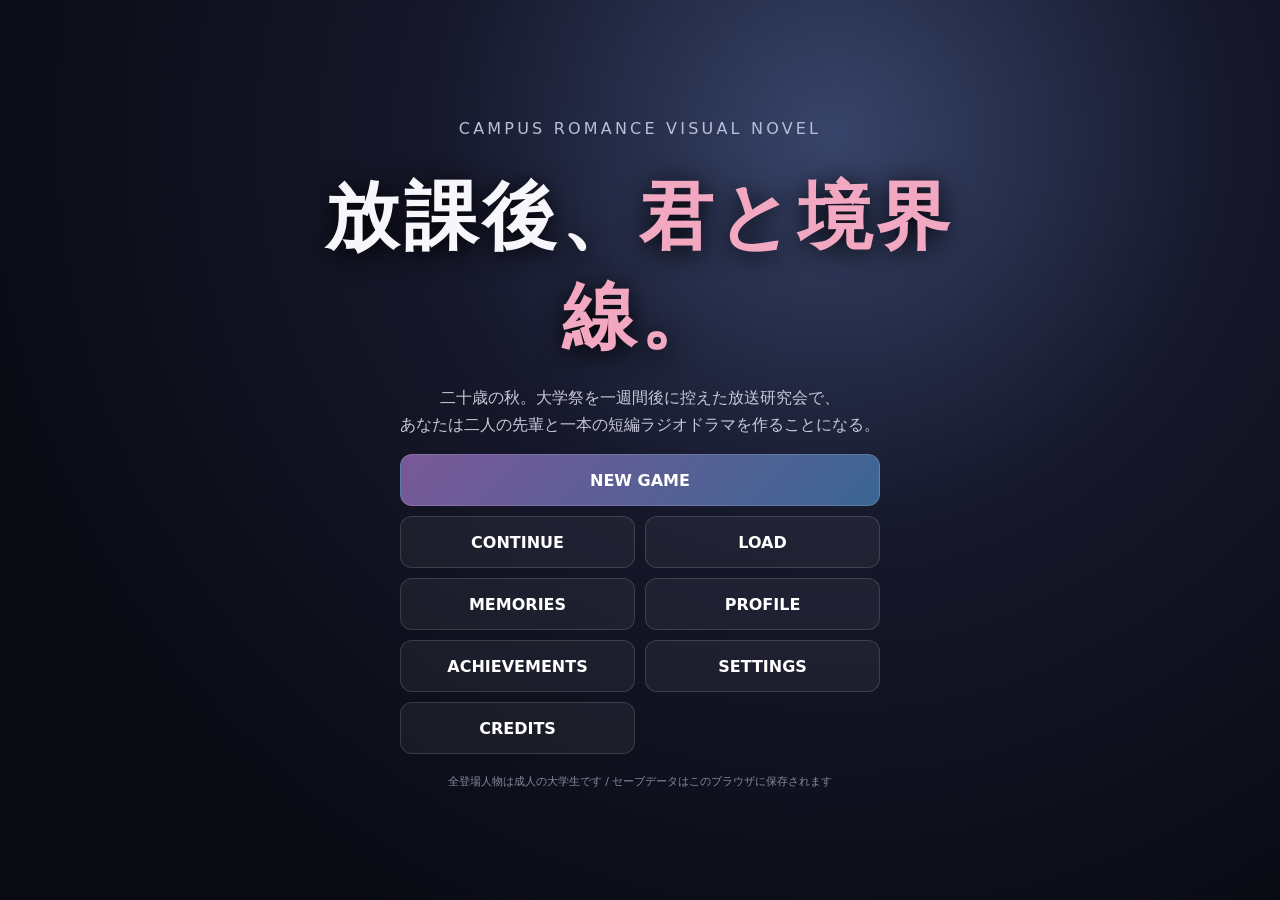
==== commit d8fb11b8: "Add campus romance visual novel" ====
--- a/index.html
+++ b/index.html
@@ -3,191 +3,79 @@
 <head>
 <meta charset="utf-8">
 <meta name="viewport" content="width=device-width,initial-scale=1,viewport-fit=cover,user-scalable=no">
-<meta name="theme-color" content="#07111f">
-<title>VOID FORGE — Arena Roguelite</title>
-<style>
-:root{color-scheme:dark;--bg:#050912;--panel:#0b1424e8;--line:#ffffff1c;--text:#eef6ff;--muted:#8ea2ba;--cyan:#5ee7ff;--violet:#a78bfa;--red:#fb7185;--gold:#fbbf24;--green:#6ee7b7}
-*{box-sizing:border-box}
-html,body{margin:0;min-height:100%;background:radial-gradient(circle at 50% 20%,#102044,#07111f 40%,#03060c);font-family:Inter,ui-sans-serif,system-ui,-apple-system,"Segoe UI",sans-serif;color:var(--text);overscroll-behavior:none}
-body{min-height:100svh;display:grid;place-items:center;padding:max(10px,env(safe-area-inset-top)) 10px max(10px,env(safe-area-inset-bottom));touch-action:none}
-.shell{width:min(980px,100%);display:grid;gap:8px}
-.top{display:grid;grid-template-columns:1fr auto;gap:10px;align-items:center}
-.brand{display:flex;align-items:baseline;gap:10px}.brand h1{font-size:clamp(18px,4vw,30px);margin:0;letter-spacing:.12em}.brand small{color:var(--muted)}
-.stats{display:flex;gap:12px;font-variant-numeric:tabular-nums}.stat{text-align:right}.stat b{display:block;font-size:18px}.stat span{font-size:9px;color:var(--muted);letter-spacing:.12em}
-.arena{position:relative;aspect-ratio:16/10;max-height:78svh;min-height:300px;border:1px solid var(--line);border-radius:22px;overflow:hidden;background:#050b14;box-shadow:0 25px 80px #0009;isolation:isolate}
-canvas{display:block;width:100%;height:100%}
-.overlay{position:absolute;inset:0;display:grid;place-items:center;padding:18px;pointer-events:none}
-.panel{pointer-events:auto;width:min(620px,100%);border:1px solid var(--line);border-radius:20px;background:#08111edc;backdrop-filter:blur(14px);padding:20px;box-shadow:0 20px 50px #000a}
-.panel[hidden]{display:none}.eyebrow{font-size:10px;font-weight:900;letter-spacing:.18em;color:var(--cyan)}.panel h2{margin:5px 0 8px;font-size:clamp(24px,6vw,42px)}.panel p{margin:6px 0 12px;color:#c4d2e3;line-height:1.5;font-size:14px}
-button{font:inherit;color:white;border:0;border-radius:12px;min-height:44px;padding:0 16px;font-weight:800;cursor:pointer;background:linear-gradient(135deg,#6d28d9,#0891b2)}
-button:disabled{opacity:.42;cursor:not-allowed}.primary{width:100%;min-height:50px;margin-top:8px}.tiny{min-height:34px;padding:0 10px;font-size:12px}
-.meta{display:grid;grid-template-columns:repeat(3,1fr);gap:8px;margin:14px 0}.metaCard{border:1px solid var(--line);background:#ffffff08;border-radius:14px;padding:12px}.metaCard b{display:block;margin-bottom:3px}.metaCard small{display:block;color:var(--muted);min-height:34px}.metaCard button{width:100%;margin-top:8px;background:#ffffff12;border:1px solid var(--line)}
-.upgrades{display:grid;grid-template-columns:repeat(3,1fr);gap:10px}.upgrade{min-height:150px;text-align:left;padding:14px;background:#0c1728;border:1px solid #ffffff20}.upgrade strong{display:block;font-size:17px;color:#fff}.upgrade em{display:block;margin:5px 0 8px;color:var(--cyan);font-style:normal;font-size:11px}.upgrade span{display:block;color:#b7c5d6;font-size:13px;line-height:1.45}
-.bars{position:absolute;left:12px;right:12px;top:10px;display:grid;gap:5px;pointer-events:none}.bar{height:7px;border-radius:99px;background:#ffffff13;overflow:hidden;border:1px solid #ffffff10}.bar i{display:block;height:100%;width:100%;background:linear-gradient(90deg,#34d399,#22d3ee)}.bar.xp i{background:linear-gradient(90deg,#8b5cf6,#60a5fa);width:0}
-.wave{position:absolute;top:30px;left:50%;transform:translateX(-50%);font-weight:900;letter-spacing:.12em;font-size:11px;color:#c7d2fe;text-shadow:0 2px 8px #000}
-.toast{position:absolute;bottom:12px;left:50%;transform:translateX(-50%);padding:7px 12px;border-radius:999px;background:#07111fd9;border:1px solid var(--line);font-size:12px;color:#dbeafe;opacity:0;transition:opacity .2s;pointer-events:none}
-.touch{position:absolute;inset:0;pointer-events:none}.stick{position:absolute;width:116px;height:116px;border-radius:50%;border:1px solid #ffffff21;background:#ffffff08;left:18px;bottom:18px;display:none}.nub{position:absolute;width:48px;height:48px;border-radius:50%;background:#ffffff22;border:1px solid #ffffff30;left:34px;top:34px}.dash{position:absolute;right:20px;bottom:24px;width:74px;height:74px;border-radius:50%;display:none;place-items:center;border:1px solid #ffffff24;background:#7c3aed33;font-weight:900;font-size:12px}
-.help{display:flex;justify-content:space-between;gap:12px;padding:0 4px;color:var(--muted);font-size:11px}.kbd{border:1px solid #ffffff22;border-bottom-width:2px;border-radius:5px;padding:1px 5px;color:#dbeafe;background:#ffffff09}
-@media(max-width:700px){.arena{aspect-ratio:10/13;max-height:78svh}.brand small{display:none}.upgrades{grid-template-columns:1fr}.upgrade{min-height:105px}.meta{grid-template-columns:1fr}.stick,.dash{display:grid}.help{justify-content:center}.help span:last-child{display:none}.panel{max-height:90%;overflow:auto}}
-</style>
+<meta name="theme-color" content="#111426">
+<title>放課後、君と境界線。— Campus Visual Novel</title>
+<link rel="stylesheet" href="style.css">
 </head>
 <body>
-<div class="shell">
-  <div class="top">
-    <div class="brand"><h1>VOID FORGE</h1><small>arena roguelite</small></div>
-    <div class="stats">
-      <div class="stat"><b id="waveN">1</b><span>WAVE</span></div>
-      <div class="stat"><b id="levelN">1</b><span>LEVEL</span></div>
-      <div class="stat"><b id="scoreN">0</b><span>SCORE</span></div>
-      <div class="stat"><b id="coresN">0</b><span>CORES</span></div>
+<main class="app" id="app">
+  <div class="bg" id="bg"></div>
+  <div class="vignette"></div>
+
+  <div class="characters">
+    <img id="charL" class="char left" alt="">
+    <img id="charC" class="char center" alt="">
+    <img id="charR" class="char right" alt="">
+  </div>
+
+  <header class="topbar">
+    <div class="chapter" id="chapter">Prologue</div>
+    <div class="quick">
+      <button id="qsave">Q.SAVE</button>
+      <button id="qload">Q.LOAD</button>
+      <button data-open="save">SAVE</button>
+      <button data-open="load">LOAD</button>
+      <button data-open="menu">MENU</button>
+    </div>
+  </header>
+
+  <aside class="aff" id="affBox">
+    <div class="affRow"><span>澪</span><div class="meter"><i class="mioMeter" id="mioMeter"></i></div><b id="mioAff">0</b></div>
+    <div class="affRow"><span>朱莉</span><div class="meter"><i class="akariMeter" id="akariMeter"></i></div><b id="akariAff">0</b></div>
+  </aside>
+
+  <div class="choices" id="choices"></div>
+
+  <section class="dialogue" id="dialogue" aria-live="polite">
+    <div class="nameplate" id="speaker">Narration</div>
+    <div class="dialogActions">
+      <button id="autoBtn">AUTO</button>
+      <button id="skipBtn">SKIP</button>
+      <button data-open="backlog">LOG</button>
+    </div>
+    <div class="text" id="text"></div>
+    <div class="next">▼</div>
+  </section>
+
+  <div class="toast" id="toast"></div>
+
+  <section class="screen" id="titleScreen">
+    <div class="titleCard">
+      <div class="subtitle">CAMPUS ROMANCE VISUAL NOVEL</div>
+      <h1 class="logo">放課後、<span>君と境界線。</span></h1>
+      <p class="lead">二十歳の秋。大学祭を一週間後に控えた放送研究会で、<br>あなたは二人の先輩と一本の短編ラジオドラマを作ることになる。</p>
+      <div class="menuBtns">
+        <button class="primary" id="newGame">NEW GAME</button>
+        <button id="continueBtn">CONTINUE</button>
+        <button data-open="load">LOAD</button>
+        <button data-open="gallery">MEMORIES</button>
+        <button data-open="profiles">PROFILE</button>
+        <button data-open="achievements">ACHIEVEMENTS</button>
+        <button data-open="settings">SETTINGS</button>
+        <button data-open="credits">CREDITS</button>
+      </div>
+      <div class="titleNote">全登場人物は成人の大学生です / セーブデータはこのブラウザに保存されます</div>
+    </div>
+  </section>
+
+  <div class="modal" id="modal" hidden>
+    <div class="modalBox">
+      <div class="modalHead"><h2 id="modalTitle"></h2><button class="close" id="closeModal">閉じる</button></div>
+      <div id="modalBody"></div>
     </div>
   </div>
-  <div class="arena" id="arena" tabindex="0">
-    <canvas id="game"></canvas>
-    <div class="bars"><div class="bar"><i id="hpBar"></i></div><div class="bar xp"><i id="xpBar"></i></div></div>
-    <div class="wave" id="waveText">WAVE 1</div>
-    <div class="toast" id="toast"></div>
-    <div class="touch">
-      <div class="stick" id="stick"><div class="nub" id="nub"></div></div>
-      <div class="dash" id="dash">DASH</div>
-    </div>
-    <div class="overlay">
-      <section class="panel" id="menu">
-        <div class="eyebrow">PERSISTENT PROGRESSION</div>
-        <h2>生き残って、機体を育てる。</h2>
-        <p>移動だけ操作。武器は最寄りの敵へ自動射撃します。敵を倒して経験値を集め、レベルアップごとに3択強化。5ウェーブごとにボスが来ます。</p>
-        <div class="meta">
-          <div class="metaCard"><b>HULL Mk.<span id="hullLv">0</span></b><small>開始HPを恒久的に +10</small><button class="tiny metaBuy" data-k="hull">強化 <span id="hullCost"></span></button></div>
-          <div class="metaCard"><b>REACTOR Mk.<span id="reactorLv">0</span></b><small>基礎攻撃力を恒久的に +5%</small><button class="tiny metaBuy" data-k="reactor">強化 <span id="reactorCost"></span></button></div>
-          <div class="metaCard"><b>THRUSTER Mk.<span id="thrusterLv">0</span></b><small>移動速度を恒久的に +3%</small><button class="tiny metaBuy" data-k="thruster">強化 <span id="thrusterCost"></span></button></div>
-        </div>
-        <button class="primary" id="start">START RUN</button>
-        <p style="text-align:center;font-size:11px;color:#789">移動: WASD / 矢印キー　・　ダッシュ: Space<br>スマホは左下スティック + 右下DASH</p>
-      </section>
-      <section class="panel" id="levelup" hidden>
-        <div class="eyebrow">LEVEL UP</div><h2>強化を1つ選択</h2>
-        <div class="upgrades" id="upgradeList"></div>
-      </section>
-      <section class="panel" id="gameover" hidden>
-        <div class="eyebrow">RUN TERMINATED</div><h2 id="resultTitle">GAME OVER</h2>
-        <p id="result"></p>
-        <button class="primary" id="again">格納庫へ戻る</button>
-      </section>
-    </div>
-  </div>
-  <div class="help"><span><span class="kbd">WASD</span> 移動　<span class="kbd">SPACE</span> ダッシュ</span><span>5ウェーブごとにBOSS ・ コアは恒久強化に使用</span></div>
-</div>
-<script>
-(()=>{
-'use strict';
-const cv=document.getElementById('game'),ctx=cv.getContext('2d'),arena=document.getElementById('arena');
-const $=id=>document.getElementById(id);
-let W=800,H=500,DPR=1,run=false,paused=false,last=0,time=0,wave=1,score=0,level=1,xp=0,nextXp=24,spawn=0,waveClock=0;
-let player,enemies=[],bullets=[],gems=[],particles=[],stars=[],keys={},touchVec={x:0,y:0},dashCooldown=0,toastTimer=0;
-const saveKey='void-forge-save-v1';
-let save={cores:0,bestWave:0,bestScore:0,hull:0,reactor:0,thruster:0};
-try{Object.assign(save,JSON.parse(localStorage.getItem(saveKey)||'{}'))}catch(_){}
-function persist(){try{localStorage.setItem(saveKey,JSON.stringify(save))}catch(_){}}
-const UPG=[
- {n:'Overcharge',tag:'DAMAGE',d:'攻撃力 +22%',apply:()=>player.damage*=1.22},
- {n:'Rapid Cycle',tag:'FIRE RATE',d:'連射速度 +18%',apply:()=>player.fireRate*=1.18},
- {n:'Twin Shot',tag:'MULTISHOT',d:'同時発射数 +1（最大5）',apply:()=>player.shots=Math.min(5,player.shots+1)},
- {n:'Rail Core',tag:'PIERCE',d:'弾の貫通数 +1',apply:()=>player.pierce++},
- {n:'Nanoforge',tag:'REGEN',d:'毎秒HP回復 +0.7',apply:()=>player.regen+=.7},
- {n:'Vector Drive',tag:'SPEED',d:'移動速度 +12%',apply:()=>player.speed*=1.12},
- {n:'Expanded Hull',tag:'MAX HP',d:'最大HP +25、即時25回復',apply:()=>{player.maxHp+=25;player.hp=Math.min(player.maxHp,player.hp+25)}},
- {n:'Magnet Array',tag:'PICKUP',d:'経験値吸引距離 +35%',apply:()=>player.magnet*=1.35},
- {n:'Critical Logic',tag:'CRIT',d:'クリティカル率 +8%',apply:()=>player.crit=Math.min(.55,player.crit+.08)},
- {n:'Phase Dash',tag:'DASH',d:'ダッシュ再使用 -18%',apply:()=>player.dashCd=Math.max(.7,player.dashCd*.82)},
- {n:'Drone Node',tag:'DRONE',d:'周回ドローン +1（接触ダメージ）',apply:()=>player.drones=Math.min(6,player.drones+1)},
- {n:'Heavy Rounds',tag:'SIZE',d:'弾サイズ +35%、攻撃力 +8%',apply:()=>{player.bulletR*=1.35;player.damage*=1.08}}
-];
-function metaCost(k){return 4+save[k]*3+Math.floor(save[k]*save[k]*.6)}
-function refreshMeta(){
- $('coresN').textContent=save.cores;$('hullLv').textContent=save.hull;$('reactorLv').textContent=save.reactor;$('thrusterLv').textContent=save.thruster;
- for(const k of ['hull','reactor','thruster']){$(k+'Cost').textContent='('+metaCost(k)+' cores)';const b=document.querySelector('[data-k="'+k+'"]');b.disabled=save.cores<metaCost(k)}
-}
-function resize(){const r=cv.getBoundingClientRect();DPR=Math.min(devicePixelRatio||1,2);W=r.width;H=r.height;cv.width=Math.round(W*DPR);cv.height=Math.round(H*DPR);ctx.setTransform(DPR,0,0,DPR,0,0);stars=Array.from({length:Math.floor(W*H/7000)},()=>({x:Math.random()*W,y:Math.random()*H,s:Math.random()*1.4+.3,a:Math.random()*.55+.2}))}
-function reset(){
- wave=1;score=0;level=1;xp=0;nextXp=24;time=0;spawn=.5;waveClock=0;enemies=[];bullets=[];gems=[];particles=[];dashCooldown=0;
- player={x:W/2,y:H/2,r:12,hp:100+save.hull*10,maxHp:100+save.hull*10,speed:190*(1+save.thruster*.03),damage:18*(1+save.reactor*.05),fireRate:2.2,fireT:0,shots:1,pierce:0,regen:0,magnet:95,crit:.05,dashCd:2.4,drones:0,bulletR:3.4,inv:0};
- run=true;paused=false;$('menu').hidden=true;$('gameover').hidden=true;$('levelup').hidden=true;arena.focus({preventScroll:true});last=performance.now();requestAnimationFrame(loop)
-}
-function enemyType(){
- const r=Math.random(), boss=wave%5===0 && !enemies.some(e=>e.boss) && waveClock<2;
- if(boss)return {boss:true,r:34,hp:500+wave*140,speed:45+wave*1.5,dmg:22,color:'#f59e0b',xp:45};
- if(r<Math.min(.18,.04+wave*.008))return {r:18,hp:70+wave*11,speed:58+wave*2,dmg:16,color:'#c084fc',xp:8};
- if(r<.42)return {r:9,hp:18+wave*4,speed:105+wave*3,dmg:8,color:'#fb7185',xp:3};
- return {r:13,hp:34+wave*6,speed:78+wave*2.5,dmg:11,color:'#60a5fa',xp:5}
-}
-function spawnEnemy(){
- const e=enemyType(),side=Math.floor(Math.random()*4),pad=28;
- if(side===0){e.x=Math.random()*W;e.y=-pad}else if(side===1){e.x=W+pad;e.y=Math.random()*H}else if(side===2){e.x=Math.random()*W;e.y=H+pad}else{e.x=-pad;e.y=Math.random()*H}
- e.maxHp=e.hp;e.hit=0;enemies.push(e)
-}
-function nearest(){let best=null,bd=1e9;for(const e of enemies){const dx=e.x-player.x,dy=e.y-player.y,d=dx*dx+dy*dy;if(d<bd){bd=d;best=e}}return best}
-function fire(){
- const t=nearest();if(!t)return;const base=Math.atan2(t.y-player.y,t.x-player.x),spread=.13;
- for(let i=0;i<player.shots;i++){const a=base+(i-(player.shots-1)/2)*spread;bullets.push({x:player.x,y:player.y,vx:Math.cos(a)*460,vy:Math.sin(a)*460,r:player.bulletR,dmg:player.damage,pierce:player.pierce,life:1.5})}
-}
-function dash(){
- if(!run||paused||dashCooldown>0)return;let dx=touchVec.x,dy=touchVec.y;if(!dx&&!dy){dx=(keys.ArrowRight||keys.d?1:0)-(keys.ArrowLeft||keys.a?1:0);dy=(keys.ArrowDown||keys.s?1:0)-(keys.ArrowUp||keys.w?1:0)}if(!dx&&!dy)return;
- const m=Math.hypot(dx,dy);player.x+=dx/m*105;player.y+=dy/m*105;player.x=Math.max(16,Math.min(W-16,player.x));player.y=Math.max(16,Math.min(H-16,player.y));player.inv=.28;dashCooldown=player.dashCd;burst(player.x,player.y,'#a78bfa',18)
-}
-function burst(x,y,c,n=8){for(let i=0;i<n;i++){const a=Math.random()*6.28,s=30+Math.random()*110;particles.push({x,y,vx:Math.cos(a)*s,vy:Math.sin(a)*s,life:.35+Math.random()*.4,c})}}
-function addXp(v){xp+=v;while(xp>=nextXp){xp-=nextXp;level++;nextXp=Math.floor(nextXp*1.22+5);chooseUpgrade();break}}
-function chooseUpgrade(){
- paused=true;$('levelup').hidden=false;const pool=[...UPG].sort(()=>Math.random()-.5).slice(0,3),box=$('upgradeList');box.innerHTML='';
- for(const u of pool){const b=document.createElement('button');b.className='upgrade';b.innerHTML='<strong>'+u.n+'</strong><em>'+u.tag+'</em><span>'+u.d+'</span>';b.onclick=()=>{u.apply();$('levelup').hidden=true;paused=false;toast(u.n+' acquired');last=performance.now()};box.appendChild(b)}
-}
-function toast(s){const el=$('toast');el.textContent=s;el.style.opacity='1';toastTimer=1.2}
-function kill(e){score+=e.boss?900:Math.round(e.maxHp*1.8);gems.push({x:e.x,y:e.y,v:e.xp,r:e.boss?8:5});burst(e.x,e.y,e.color,e.boss?30:7)}
-function end(){
- run=false;paused=true;const earned=Math.max(1,Math.floor(score/650)+Math.floor(wave/2));save.cores+=earned;save.bestWave=Math.max(save.bestWave,wave);save.bestScore=Math.max(save.bestScore,Math.floor(score));persist();refreshMeta();
- $('result').innerHTML='到達 Wave <b>'+wave+'</b> / Score <b>'+Math.floor(score).toLocaleString()+'</b><br>回収したコア: <b>+'+earned+'</b><br>BEST Wave '+save.bestWave+' / '+save.bestScore.toLocaleString()+' pts';$('gameover').hidden=false
-}
-function update(dt){
- time+=dt;waveClock+=dt;if(waveClock>=28){wave++;waveClock=0;$('waveN').textContent=wave;$('waveText').textContent=wave%5===0?'BOSS WAVE '+wave:'WAVE '+wave;toast(wave%5===0?'WARNING: BOSS INBOUND':'WAVE '+wave)}
- dashCooldown=Math.max(0,dashCooldown-dt);player.inv=Math.max(0,player.inv-dt);player.hp=Math.min(player.maxHp,player.hp+player.regen*dt);
- let dx=(keys.ArrowRight||keys.d?1:0)-(keys.ArrowLeft||keys.a?1:0)+touchVec.x,dy=(keys.ArrowDown||keys.s?1:0)-(keys.ArrowUp||keys.w?1:0)+touchVec.y,m=Math.hypot(dx,dy);if(m){dx/=m;dy/=m;player.x+=dx*player.speed*dt;player.y+=dy*player.speed*dt}
- player.x=Math.max(player.r,Math.min(W-player.r,player.x));player.y=Math.max(player.r+18,Math.min(H-player.r,player.y));
- player.fireT-=dt;if(player.fireT<=0){fire();player.fireT=1/player.fireRate}
- spawn-=dt;if(spawn<=0){spawnEnemy();spawn=Math.max(.12,.72-wave*.024)*(0.7+Math.random()*.55)}
- for(const b of bullets){b.x+=b.vx*dt;b.y+=b.vy*dt;b.life-=dt}
- for(const e of enemies){const ax=player.x-e.x,ay=player.y-e.y,am=Math.hypot(ax,ay)||1;e.x+=ax/am*e.speed*dt;e.y+=ay/am*e.speed*dt;e.hit=Math.max(0,e.hit-dt)}
- for(const b of bullets){if(b.life<=0)continue;for(const e of enemies){if(e.hp<=0)continue;const rr=b.r+e.r,dx=b.x-e.x,dy=b.y-e.y;if(dx*dx+dy*dy<rr*rr){let dmg=b.dmg;if(Math.random()<player.crit)dmg*=2;e.hp-=dmg;e.hit=.08;b.pierce--;if(b.pierce<0)b.life=0;if(e.hp<=0)kill(e);break}}}
- enemies=enemies.filter(e=>e.hp>0);bullets=bullets.filter(b=>b.life>0&&b.x>-30&&b.x<W+30&&b.y>-30&&b.y<H+30);
- for(const e of enemies){const rr=player.r+e.r,dx=e.x-player.x,dy=e.y-player.y;if(dx*dx+dy*dy<rr*rr&&player.inv<=0){player.hp-=e.dmg;player.inv=.45;const mm=Math.hypot(dx,dy)||1;e.x+=dx/mm*20;e.y+=dy/mm*20;burst(player.x,player.y,'#fb7185',10);if(player.hp<=0){end();return}}}
- for(let i=0;i<player.drones;i++){const a=time*2.1+i/player.drones*6.28,x=player.x+Math.cos(a)*42,y=player.y+Math.sin(a)*42;for(const e of enemies){if(e.hit>0)continue;const dx=e.x-x,dy=e.y-y;if(dx*dx+dy*dy<(e.r+7)*(e.r+7)){e.hp-=player.damage*.55;e.hit=.12;if(e.hp<=0)kill(e)}}}
- enemies=enemies.filter(e=>e.hp>0);
- for(let i=gems.length-1;i>=0;i--){const g=gems[i],dx=player.x-g.x,dy=player.y-g.y,d=Math.hypot(dx,dy);if(d<player.magnet){const sp=220+(player.magnet-d)*2;g.x+=dx/(d||1)*sp*dt;g.y+=dy/(d||1)*sp*dt}if(d<player.r+9){addXp(g.v);gems.splice(i,1)}}
- for(const p of particles){p.x+=p.vx*dt;p.y+=p.vy*dt;p.vx*=.96;p.vy*=.96;p.life-=dt}particles=particles.filter(p=>p.life>0);
- score+=dt*(8+wave*1.2);$('scoreN').textContent=Math.floor(score);$('levelN').textContent=level;$('hpBar').style.width=Math.max(0,player.hp/player.maxHp*100)+'%';$('xpBar').style.width=xp/nextXp*100+'%';
- if(toastTimer>0){toastTimer-=dt;if(toastTimer<=0)$('toast').style.opacity='0'}
-}
-function draw(){
- ctx.clearRect(0,0,W,H);const g=ctx.createRadialGradient(W*.5,H*.5,20,W*.5,H*.5,Math.max(W,H)*.7);g.addColorStop(0,'#0c1b31');g.addColorStop(1,'#03060b');ctx.fillStyle=g;ctx.fillRect(0,0,W,H);
- for(const s of stars){ctx.globalAlpha=s.a*(.7+.3*Math.sin(time*.8+s.x));ctx.fillStyle='#dbeafe';ctx.fillRect(s.x,s.y,s.s,s.s)}ctx.globalAlpha=1;
- for(const g of gems){ctx.save();ctx.translate(g.x,g.y);ctx.rotate(time*2);ctx.fillStyle=g.v>20?'#fbbf24':'#5ee7ff';ctx.shadowColor=ctx.fillStyle;ctx.shadowBlur=10;ctx.fillRect(-g.r,-g.r,g.r*2,g.r*2);ctx.restore()}
- for(const b of bullets){ctx.fillStyle='#e0f2fe';ctx.shadowColor='#5ee7ff';ctx.shadowBlur=8;ctx.beginPath();ctx.arc(b.x,b.y,b.r,0,7);ctx.fill();ctx.shadowBlur=0}
- for(const e of enemies){ctx.save();ctx.translate(e.x,e.y);ctx.fillStyle=e.hit?'#fff':e.color;ctx.shadowColor=e.color;ctx.shadowBlur=e.boss?18:8;ctx.beginPath();ctx.arc(0,0,e.r,0,7);ctx.fill();ctx.shadowBlur=0;if(e.boss){ctx.strokeStyle='#ffffff80';ctx.lineWidth=2;ctx.beginPath();ctx.arc(0,0,e.r+7+Math.sin(time*4)*3,0,7);ctx.stroke()}if(e.hp<e.maxHp){ctx.fillStyle='#0008';ctx.fillRect(-e.r,e.r+5,e.r*2,3);ctx.fillStyle='#6ee7b7';ctx.fillRect(-e.r,e.r+5,e.r*2*Math.max(0,e.hp/e.maxHp),3)}ctx.restore()}
- for(const p of particles){ctx.globalAlpha=Math.max(0,p.life*2);ctx.fillStyle=p.c;ctx.fillRect(p.x,p.y,2,2)}ctx.globalAlpha=1;
- if(player){for(let i=0;i<player.drones;i++){const a=time*2.1+i/player.drones*6.28,x=player.x+Math.cos(a)*42,y=player.y+Math.sin(a)*42;ctx.fillStyle='#a78bfa';ctx.beginPath();ctx.arc(x,y,6,0,7);ctx.fill()}
- ctx.save();ctx.translate(player.x,player.y);ctx.globalAlpha=player.inv>0&&Math.floor(time*20)%2?0.28:1;ctx.fillStyle='#f8fafc';ctx.shadowColor='#5ee7ff';ctx.shadowBlur=16;ctx.beginPath();ctx.moveTo(15,0);ctx.lineTo(-10,-9);ctx.lineTo(-5,0);ctx.lineTo(-10,9);ctx.closePath();ctx.fill();ctx.shadowBlur=0;ctx.restore()}
-}
-function loop(now){if(!run){draw();return}const dt=Math.min(.033,(now-last)/1000||0);last=now;if(!paused)update(dt);draw();requestAnimationFrame(loop)}
-document.addEventListener('keydown',e=>{const k=e.key.length===1?e.key.toLowerCase():e.key;keys[k]=true;if(e.code==='Space'){e.preventDefault();dash()}});
-document.addEventListener('keyup',e=>{const k=e.key.length===1?e.key.toLowerCase():e.key;keys[k]=false});
-$('start').onclick=reset;$('again').onclick=()=>{$('gameover').hidden=true;$('menu').hidden=false;refreshMeta()};
-document.querySelectorAll('.metaBuy').forEach(b=>b.onclick=()=>{const k=b.dataset.k,c=metaCost(k);if(save.cores>=c){save.cores-=c;save[k]++;persist();refreshMeta()}});
-const stick=$('stick'),nub=$('nub');let stickId=null;
-function stickMove(e){const r=stick.getBoundingClientRect(),cx=r.left+r.width/2,cy=r.top+r.height/2,dx=e.clientX-cx,dy=e.clientY-cy,m=Math.hypot(dx,dy),lim=42,q=Math.min(1,m/lim);touchVec={x:m?dx/m*q:0,y:m?dy/m*q:0};nub.style.transform='translate('+(touchVec.x*lim)+'px,'+(touchVec.y*lim)+'px)'}
-stick.addEventListener('pointerdown',e=>{stickId=e.pointerId;stick.setPointerCapture(e.pointerId);stickMove(e)});
-stick.addEventListener('pointermove',e=>{if(e.pointerId===stickId)stickMove(e)});
-function stickEnd(e){if(e.pointerId!==stickId)return;stickId=null;touchVec={x:0,y:0};nub.style.transform='translate(0,0)'}
-stick.addEventListener('pointerup',stickEnd);stick.addEventListener('pointercancel',stickEnd);$('dash').addEventListener('pointerdown',e=>{e.preventDefault();dash()});
-window.addEventListener('resize',resize,{passive:true});resize();refreshMeta();draw();
-})();
-</script>
+</main>
+<script src="story.js"></script>
+<script src="game.js"></script>
 </body>
 </html>
--- a/style.css
+++ b/style.css
@@ -0,0 +1,43 @@
+:root{color-scheme:dark;--ink:#f7f7fb;--muted:#b7b9c9;--pink:#f08eb1;--blue:#77b9e7;--gold:#f6d27a;--panel:#111526e8;--line:#ffffff26}
+*{box-sizing:border-box}html,body{margin:0;min-height:100%;background:#090b14;color:var(--ink);font-family:"Yu Gothic UI","Hiragino Kaku Gothic ProN",system-ui,sans-serif}
+body{min-height:100svh;display:grid;place-items:center;overflow:hidden}button,input{font:inherit}
+.app{position:relative;width:100%;height:100svh;max-width:1600px;overflow:hidden;background:#111}
+.bg{position:absolute;inset:0;background:#182033 center/cover no-repeat;transition:background-image .4s ease,filter .35s ease;transform:scale(1.015)}
+.bg:after{content:"";position:absolute;inset:0;background:linear-gradient(#0002,#0000 48%,#0008)}
+.vignette{position:absolute;inset:0;box-shadow:inset 0 0 120px #0008;pointer-events:none}
+.characters{position:absolute;inset:0;pointer-events:none;overflow:hidden}
+.char{position:absolute;bottom:0;height:min(92vh,980px);max-width:58vw;object-fit:contain;filter:drop-shadow(0 16px 20px #0007);opacity:0;transform:translateY(16px) scale(.98);transition:.24s ease}
+.char.show{opacity:1;transform:translateY(0) scale(1)}.char.left{left:2%}.char.right{right:2%}.char.center{left:50%;transform:translate(-50%,16px) scale(.98)}.char.center.show{transform:translate(-50%,0) scale(1)}.char.dim{filter:brightness(.7) drop-shadow(0 16px 20px #0007)}
+.topbar{position:absolute;left:14px;right:14px;top:max(10px,env(safe-area-inset-top));display:flex;justify-content:space-between;align-items:center;gap:8px;z-index:8;pointer-events:none}
+.chapter{font-size:12px;letter-spacing:.12em;text-shadow:0 2px 8px #000;background:#0005;border:1px solid #ffffff18;padding:7px 11px;border-radius:999px}
+.quick{display:flex;gap:6px;pointer-events:auto}.quick button,.mini{border:1px solid #ffffff25;background:#0b1021d6;color:#fff;border-radius:9px;padding:7px 10px;min-height:36px;cursor:pointer}.quick button:hover,.mini:hover{background:#242a40}
+.aff{position:absolute;right:16px;top:66px;z-index:8;display:grid;gap:5px;width:170px;opacity:.92}.affRow{display:grid;grid-template-columns:38px 1fr 25px;gap:6px;align-items:center;font-size:10px;text-shadow:0 1px 4px #000}.meter{height:6px;border-radius:99px;background:#0007;overflow:hidden}.meter i{display:block;height:100%;width:0;transition:.25s}.mioMeter{background:linear-gradient(90deg,#67b7e8,#b7e4ff)}.akariMeter{background:linear-gradient(90deg,#ef81a7,#ffd1de)}
+.dialogue{position:absolute;z-index:7;left:clamp(10px,5vw,72px);right:clamp(10px,5vw,72px);bottom:max(14px,env(safe-area-inset-bottom));min-height:190px;border:1px solid #ffffff2a;border-radius:18px;background:linear-gradient(135deg,#0d1324ed,#141226e8);box-shadow:0 20px 55px #0009;backdrop-filter:blur(12px);padding:35px 28px 23px;cursor:pointer}
+.nameplate{position:absolute;left:24px;top:-19px;min-width:150px;height:38px;display:flex;align-items:center;padding:0 18px;border-radius:12px;background:linear-gradient(135deg,#3d335d,#202a50);border:1px solid #ffffff3a;font-weight:800;letter-spacing:.06em;box-shadow:0 7px 22px #0007}
+.text{font-size:clamp(16px,2.05vw,23px);line-height:1.75;letter-spacing:.025em;text-shadow:0 1px 3px #0008;white-space:pre-wrap;min-height:80px}.next{position:absolute;right:18px;bottom:12px;font-size:18px;color:#cdd9ff;animation:bob .8s infinite alternate}@keyframes bob{to{transform:translateY(4px)}}.dialogActions{position:absolute;right:18px;top:9px;display:flex;gap:5px}.dialogActions button{border:0;background:transparent;color:#aeb5c8;font-size:11px;padding:4px 6px;cursor:pointer}.dialogActions button.active{color:var(--gold)}
+.choices{position:absolute;z-index:10;left:50%;top:45%;transform:translate(-50%,-50%);width:min(680px,86vw);display:grid;gap:10px}.choice{border:1px solid #ffffff35;border-radius:14px;background:#10162bed;color:#fff;padding:15px 20px;min-height:52px;text-align:left;box-shadow:0 10px 28px #0008;cursor:pointer;transition:.16s}.choice:hover{transform:translateX(5px);background:#252c48}.choice small{display:block;color:#9ba8c7;margin-top:3px}
+.screen{position:absolute;z-index:30;inset:0;display:grid;place-items:center;padding:24px;background:radial-gradient(circle at 65% 15%,#38446a 0,#16182b 35%,#090a12 80%);overflow:auto}.screen[hidden],.modal[hidden]{display:none}.titleCard{width:min(780px,100%);text-align:center}.logo{font-family:serif;font-size:clamp(36px,7vw,74px);letter-spacing:.06em;margin:0;text-shadow:0 4px 26px #000}.logo span{color:#f3a8c2}.subtitle{color:#b7bfd8;letter-spacing:.2em;margin:8px 0 30px}.lead{color:#c6c9d8;line-height:1.7}.menuBtns{display:grid;grid-template-columns:repeat(2,minmax(0,1fr));gap:10px;width:min(480px,100%);margin:auto}.menuBtns button{min-height:52px;border-radius:12px;border:1px solid #ffffff24;background:#ffffff0d;color:#fff;font-weight:700;cursor:pointer}.menuBtns button.primary{grid-column:1/-1;background:linear-gradient(135deg,#795898,#3b6693)}.menuBtns button:hover{background:#ffffff1b}.titleNote{margin-top:20px;color:#858aa1;font-size:11px}
+.modal{position:absolute;z-index:40;inset:0;background:#050713df;display:grid;place-items:center;padding:20px}.modalBox{width:min(850px,96vw);max-height:88vh;overflow:auto;border:1px solid var(--line);border-radius:18px;background:#111626;padding:20px;box-shadow:0 22px 80px #000c}.modalHead{display:flex;justify-content:space-between;align-items:center;gap:10px;margin-bottom:14px}.modalHead h2{margin:0}.close{border:1px solid var(--line);background:#ffffff0c;color:#fff;border-radius:9px;padding:7px 10px;cursor:pointer}
+.slots{display:grid;gap:8px}.slot{display:grid;grid-template-columns:80px 1fr auto;gap:12px;align-items:center;padding:12px;border:1px solid var(--line);border-radius:12px;background:#ffffff08}.slot strong{color:#dfc8ff}.slot small{display:block;color:#9097aa;margin-top:3px}.slotActions{display:flex;gap:5px}.slotActions button{border:1px solid var(--line);background:#ffffff0c;color:#fff;border-radius:8px;padding:7px 10px;cursor:pointer}
+.backlog{display:grid;gap:7px}.logEntry{border-left:3px solid #657095;padding:8px 11px;background:#ffffff06}.logEntry b{font-size:12px;color:#c8d2ef}.logEntry p{margin:4px 0 0;color:#d9dce8;line-height:1.5}
+.gallery{display:grid;grid-template-columns:repeat(3,minmax(0,1fr));gap:10px}.galleryItem{aspect-ratio:16/10;border:1px solid var(--line);border-radius:12px;background:#0a0d15 center/cover;position:relative;overflow:hidden;cursor:pointer}.galleryItem.locked{filter:grayscale(1) brightness(.28);cursor:default}.galleryItem span{position:absolute;inset:auto 0 0;padding:8px;background:#000a;font-size:12px}
+.profiles{display:grid;grid-template-columns:1fr 1fr;gap:12px}.profile{border:1px solid var(--line);border-radius:14px;background:#ffffff07;padding:14px;display:grid;grid-template-columns:100px 1fr;gap:14px}.profile img{width:100%;height:130px;object-fit:contain}.profile h3{margin:0 0 6px}.profile p{margin:3px 0;color:#b7bfd0;font-size:13px;line-height:1.5}
+.settings{display:grid;gap:14px}.setting{display:grid;grid-template-columns:170px 1fr;gap:12px;align-items:center}.setting input[type=range]{width:100%}.setting input[type=text]{width:100%;padding:10px;border:1px solid var(--line);border-radius:8px;background:#080c16;color:#fff}.setting label{color:#c8cedd}
+.toast{position:absolute;z-index:50;left:50%;top:70px;transform:translateX(-50%);padding:9px 15px;border-radius:999px;background:#11182be8;border:1px solid #ffffff2a;box-shadow:0 7px 22px #0008;opacity:0;transition:.2s;pointer-events:none;font-size:12px}.toast.show{opacity:1}
+.creditList{font-size:14px;line-height:1.65;color:#c8cede}.creditList a{color:#8ecbf4}.endingCard{text-align:center;padding:20px}.endingCard .rank{font-size:12px;color:var(--gold);letter-spacing:.2em}.endingCard h2{font-family:serif;font-size:36px;margin:6px}.endingCard p{color:#cad0df;line-height:1.7}.achievements{display:grid;grid-template-columns:1fr 1fr;gap:9px}.achievement{padding:12px;border:1px solid var(--line);border-radius:12px;background:#ffffff07}.achievement.locked{opacity:.35}.achievement b{display:block}.achievement small{color:#9da6b9}
+@media(max-width:700px){.char{height:68vh;max-width:85vw}.char.left{left:-9%}.char.right{right:-9%}.dialogue{min-height:185px;padding:32px 17px 18px}.text{font-size:16px}.aff{top:56px;width:140px}.quick button{font-size:10px;padding:6px 7px}.gallery{grid-template-columns:1fr 1fr}.profiles,.achievements{grid-template-columns:1fr}.setting{grid-template-columns:1fr}.slot{grid-template-columns:56px 1fr}.slotActions{grid-column:1/-1}.menuBtns{grid-template-columns:1fr}.menuBtns button.primary{grid-column:auto}}
+
+/* narrow-screen containment */
+html,body,.app{width:100%;max-width:100vw}
+.topbar,.quick,.dialogue,.dialogActions{min-width:0}
+@media(max-width:700px){
+  .topbar{left:6px;right:6px}
+  .chapter{display:none}
+  .quick{width:100%;justify-content:flex-end;flex-wrap:nowrap;gap:3px}
+  .quick button{flex:1 1 0;max-width:66px;min-width:0;min-height:32px;font-size:9px;padding:4px 2px}
+  .dialogActions{right:7px;gap:2px}
+  .dialogActions button{font-size:10px;padding:3px 4px}
+  .screen{padding:16px}
+  .titleCard{width:100%;min-width:0}
+  .menuBtns{width:100%;min-width:0}
+}
